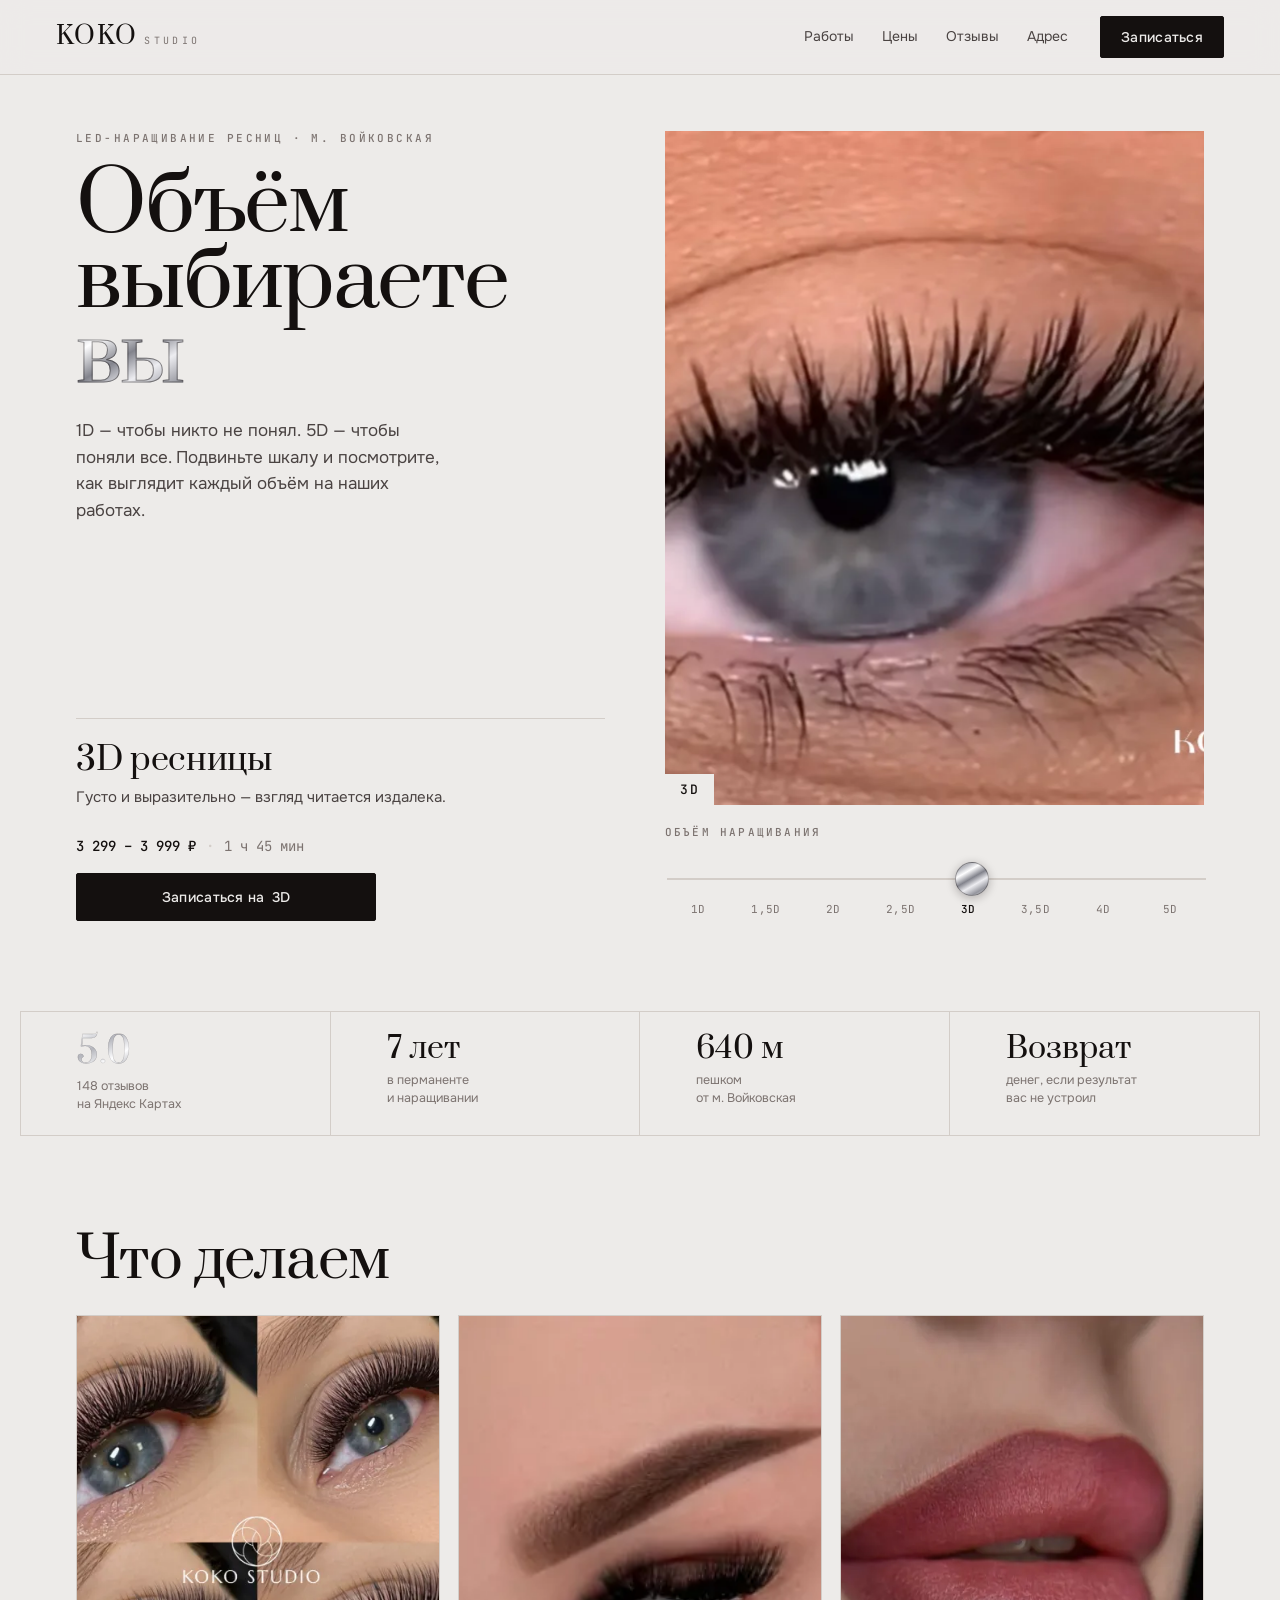
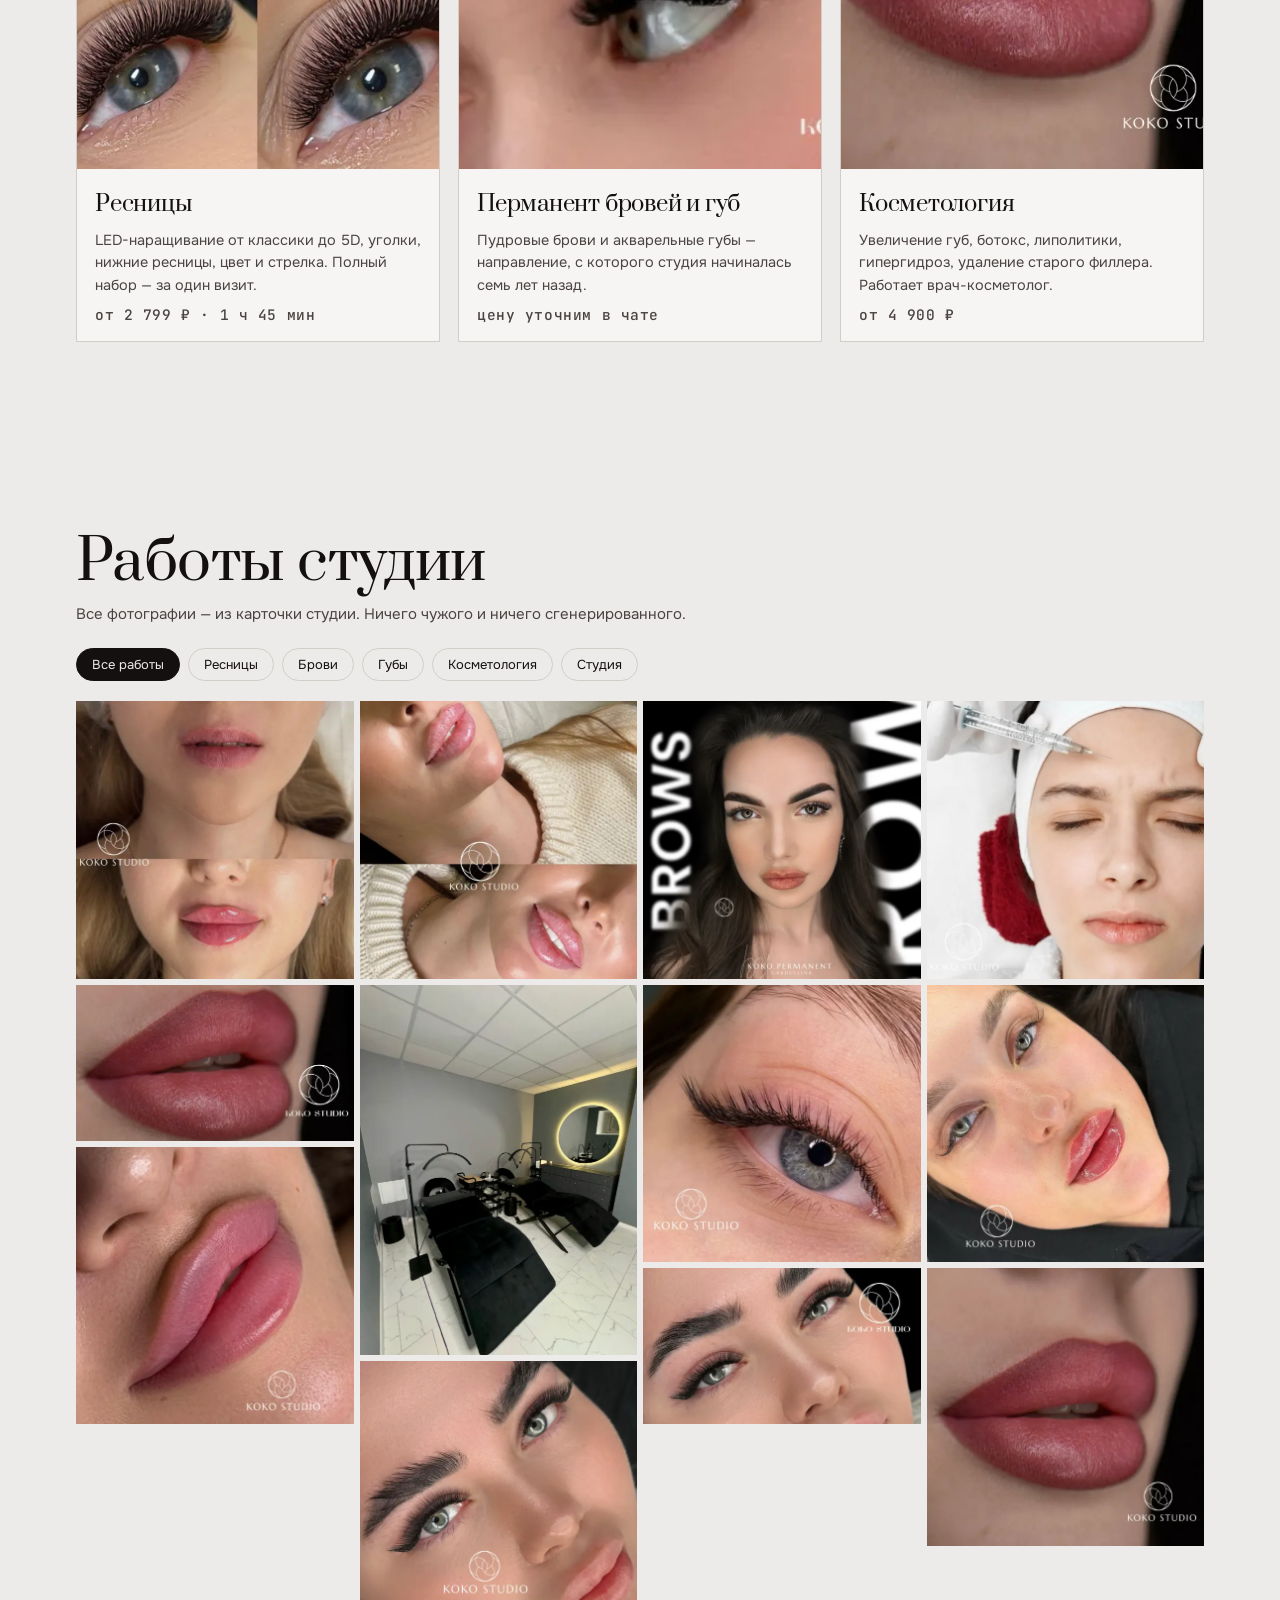
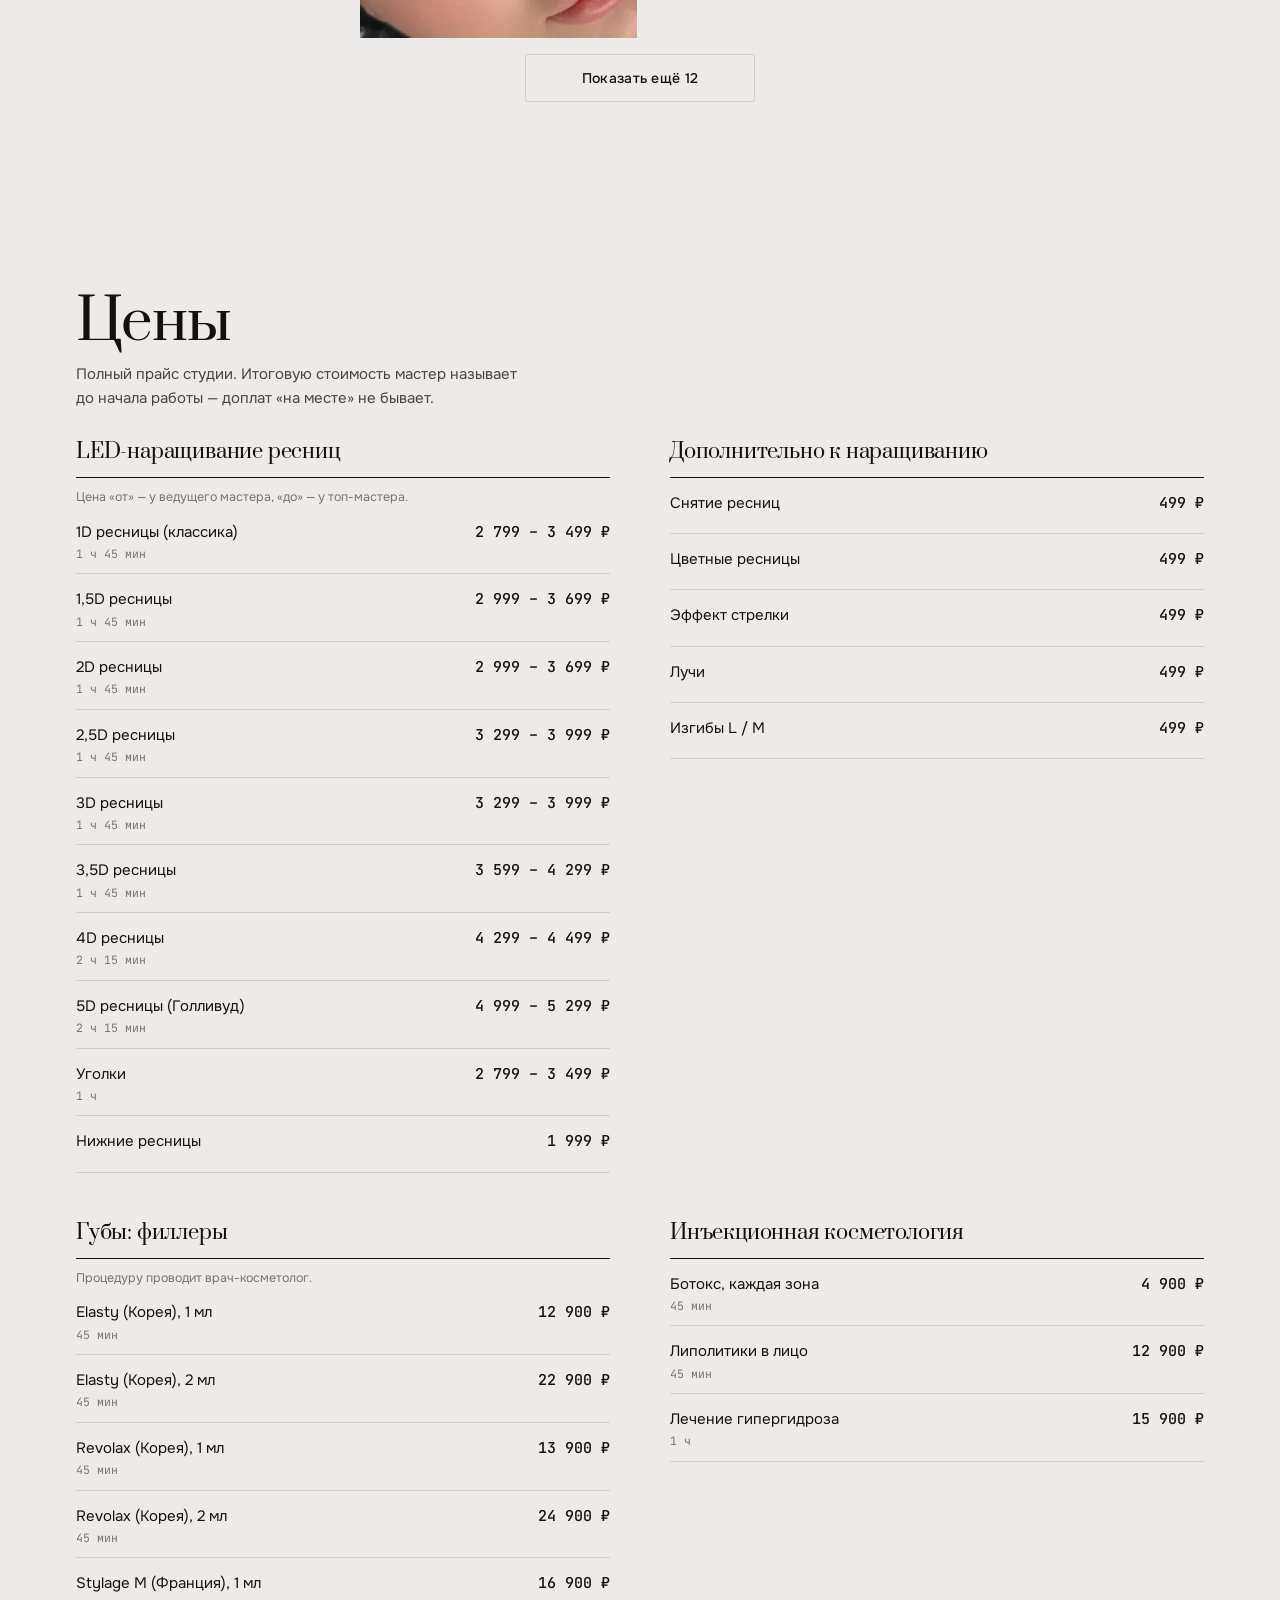
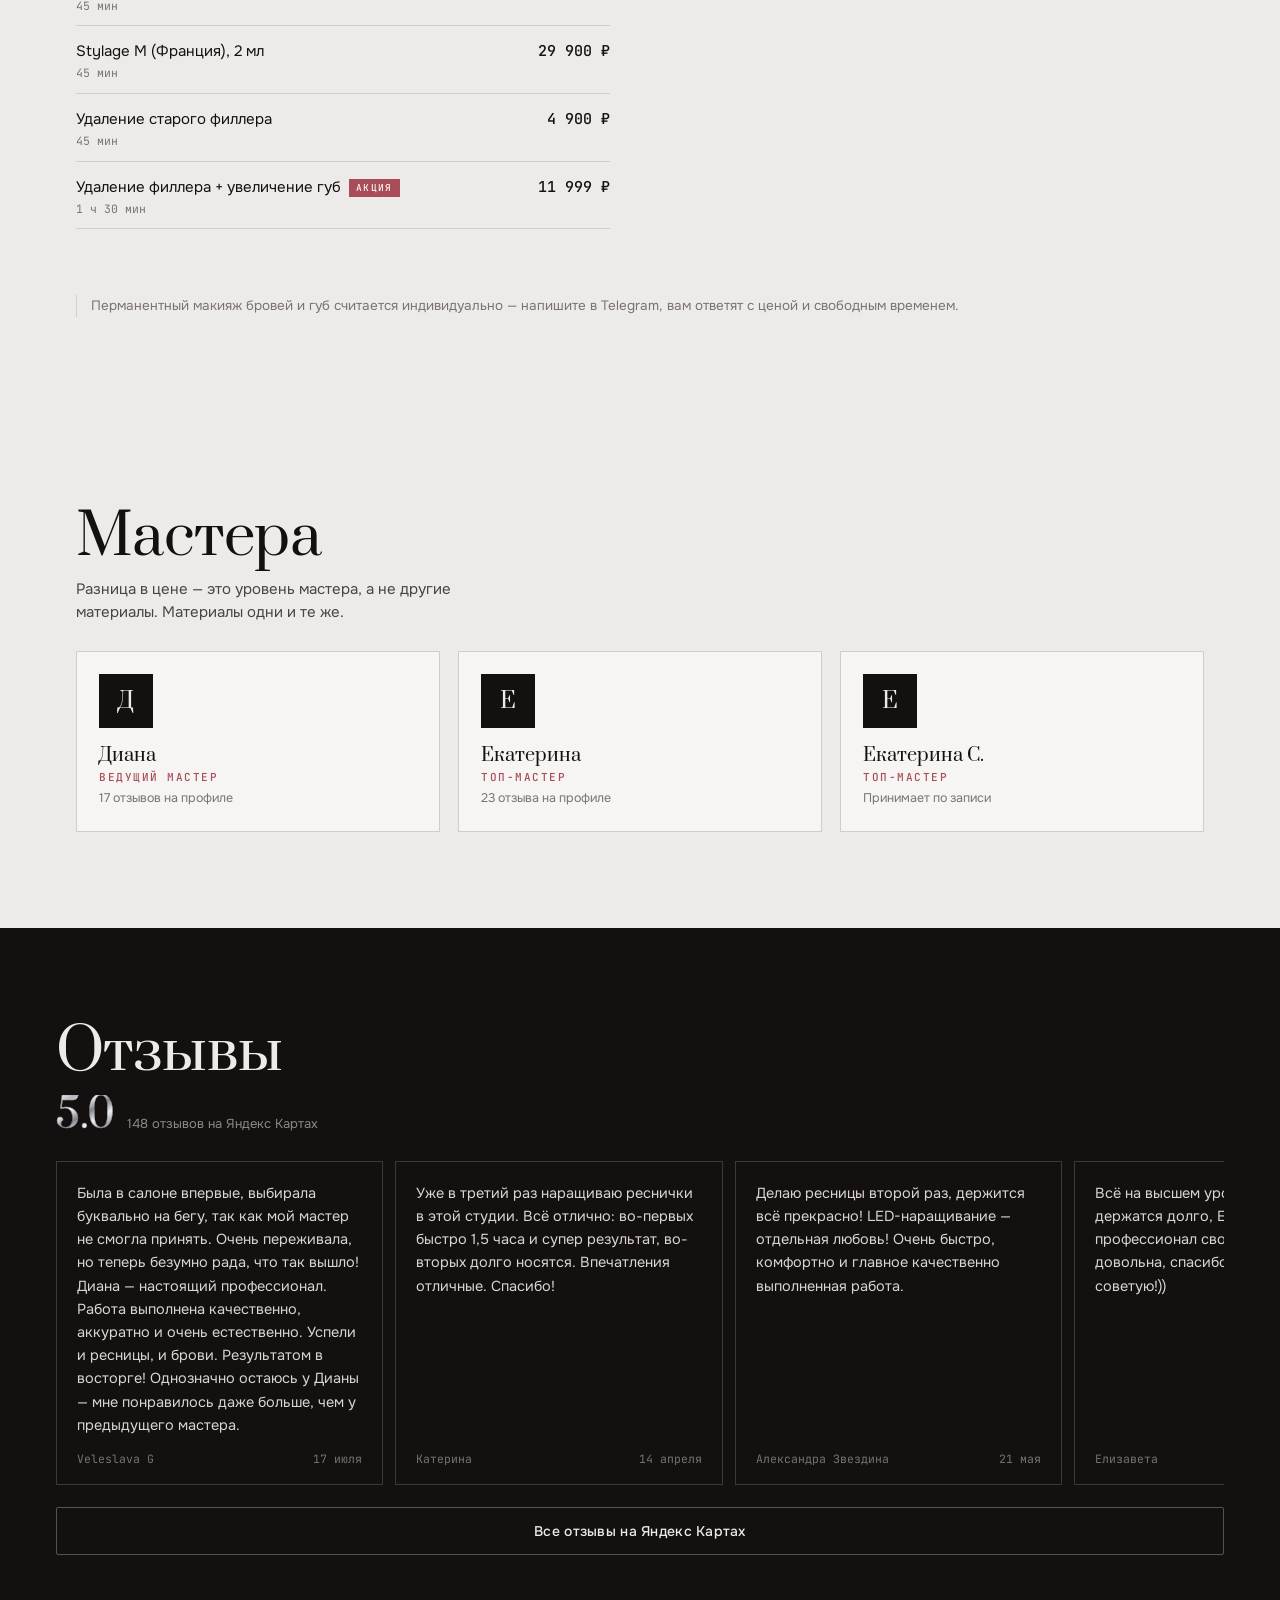
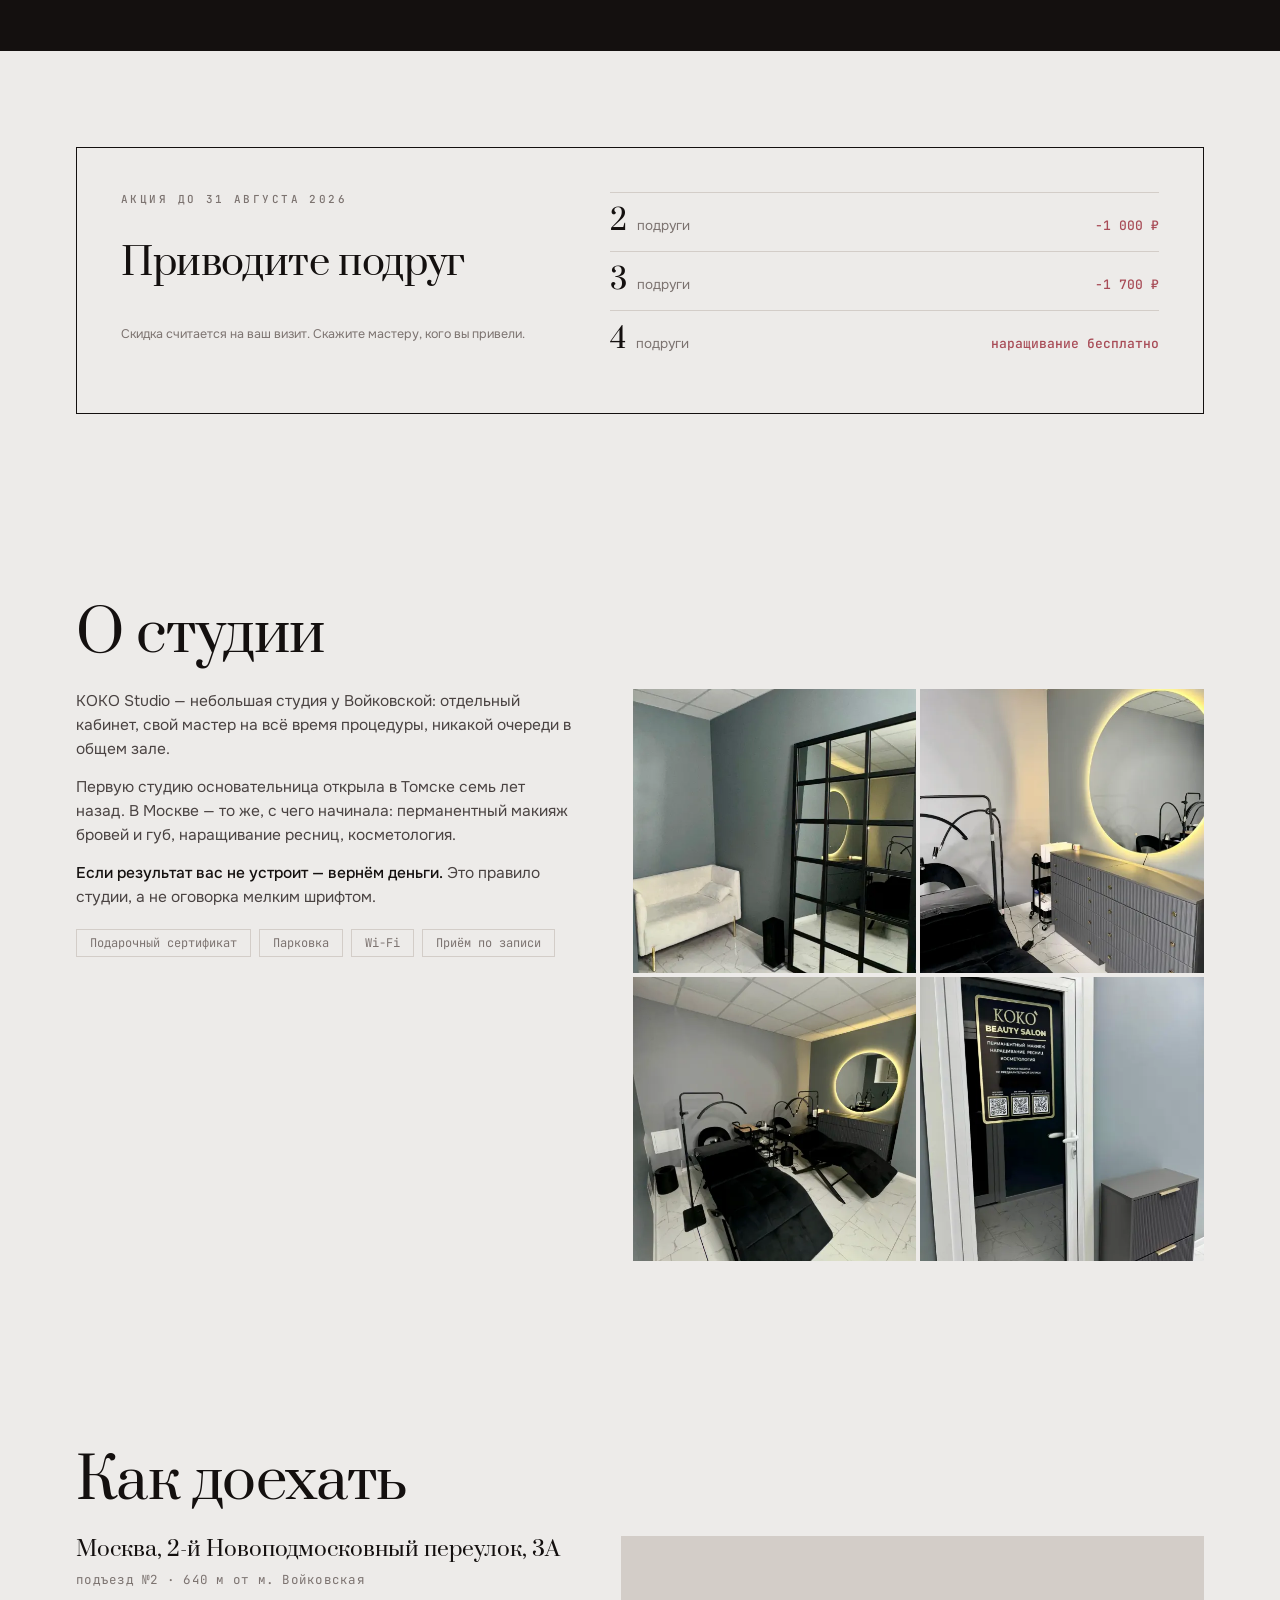
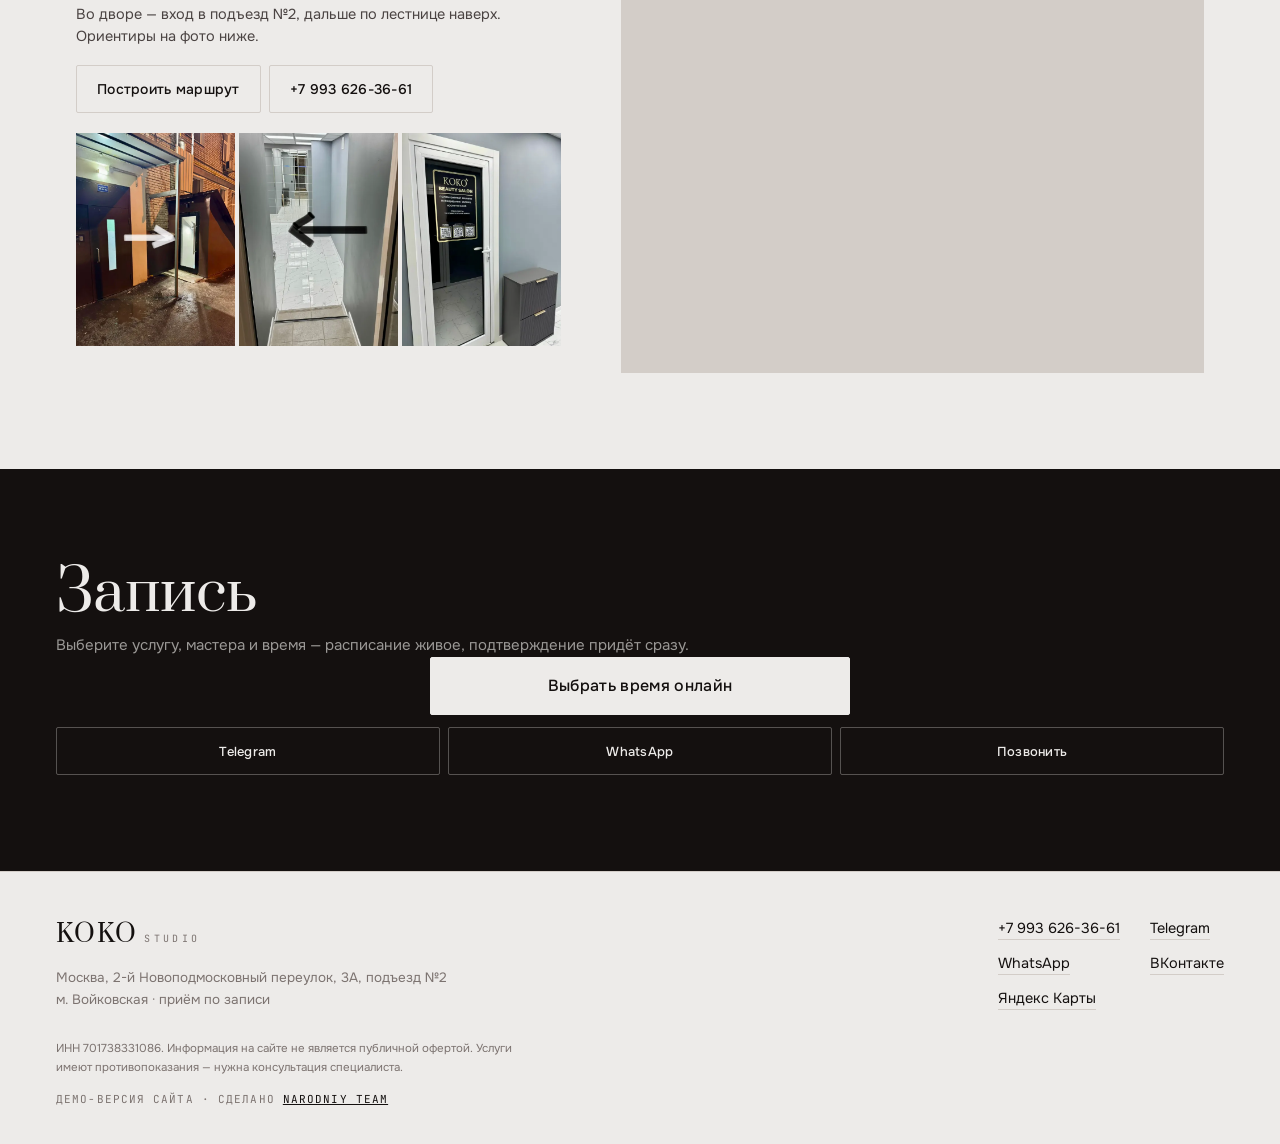
==== index.html @ cbecf069 "Демо-сайт KOKO Studio: шкала объёма ресниц, галерея работ, прайс, онлайн-запись Сайт для салона бров" ====
<!doctype html>
<html lang="ru">
<head>
<meta charset="utf-8">
<meta name="viewport" content="width=device-width, initial-scale=1, viewport-fit=cover">
<title>KOKO Studio — наращивание ресниц, перманент и косметология у м. Войковская</title>
<meta name="description" content="LED-наращивание ресниц от 2 799 ₽, перманентный макияж бровей и губ, инъекционная косметология. Москва, 2-й Новоподмосковный переулок, 3А, 640 м от м. Войковская. 5.0 на Яндекс Картах, 148 отзывов. Онлайн-запись.">
<meta name="theme-color" content="#EDEBE9">
<meta property="og:title" content="KOKO Studio — ресницы, брови, губы. м. Войковская">
<meta property="og:description" content="LED-наращивание от 2 799 ₽. 5.0 на Яндекс Картах, 148 отзывов. Запись онлайн.">
<meta property="og:type" content="website">
<link rel="icon" href="data:image/svg+xml,%3Csvg xmlns='http://www.w3.org/2000/svg' viewBox='0 0 32 32'%3E%3Crect width='32' height='32' fill='%2314100F'/%3E%3Ctext x='16' y='23' font-family='Georgia,serif' font-size='19' fill='%23EDEBE9' text-anchor='middle'%3EK%3C/text%3E%3C/svg%3E">
<link rel="preconnect" href="https://fonts.googleapis.com">
<link rel="preconnect" href="https://fonts.gstatic.com" crossorigin>
<link href="https://fonts.googleapis.com/css2?family=Prata&family=Onest:wght@300;400;500;600&family=JetBrains+Mono:wght@400;500&display=swap" rel="stylesheet">
<link rel="stylesheet" href="assets/css/style.css">
</head>
<body>

<a class="skip" href="#main">К содержанию</a>

<header class="bar" id="bar">
  <a class="bar__mark" href="#top" aria-label="KOKO Studio, наверх">
    <span class="mark__koko">KOKO</span><span class="mark__studio">studio</span>
  </a>
  <nav class="bar__nav" aria-label="Разделы">
    <a href="#works">Работы</a>
    <a href="#price">Цены</a>
    <a href="#reviews">Отзывы</a>
    <a href="#where">Адрес</a>
  </nav>
  <button class="btn btn--solid bar__cta" data-book>Записаться</button>
</header>

<main id="main">

<!-- ─────────── HERO / ШКАЛА ОБЪЁМА ─────────── -->
<section class="hero" id="top">
  <p class="eyebrow">LED-наращивание ресниц · м.&nbsp;Войковская</p>
  <h1 class="hero__h1">Объём<br>выбираете<br><em>вы</em></h1>
  <p class="hero__lede">
    1D — чтобы никто не понял. 5D — чтобы поняли все.
    Подвиньте шкалу и посмотрите, как выглядит каждый объём на наших работах.
  </p>

  <div class="scale" id="scale">
    <figure class="scale__stage">
      <img id="scaleImg" src="assets/photo/gallery-33-1200.webp" alt="Наращивание ресниц, объём 3D — работа KOKO Studio" width="1200" height="1200" fetchpriority="high">
      <figcaption class="scale__badge"><span id="scaleBadge">3D</span></figcaption>
    </figure>

    <div class="scale__control">
      <label class="scale__label" for="scaleRange">Объём наращивания</label>
      <input class="scale__range" id="scaleRange" type="range" min="0" max="7" step="1" value="4"
             aria-describedby="scaleReadout">
      <ol class="scale__ticks" id="scaleTicks"></ol>
    </div>
  </div>

  <div class="scale__readout" id="scaleReadout" aria-live="polite">
      <h2 class="scale__name" id="scaleName">3D ресницы</h2>
      <p class="scale__note" id="scaleNote">Густо и выразительно — взгляд читается издалека.</p>
      <p class="scale__meta"><span id="scalePrice">3 299 – 3 999 ₽</span><i>·</i><span id="scaleTime">1 ч 45 мин</span></p>
      <button class="btn btn--solid btn--wide" data-book>Записаться на <span id="scaleCta">3D</span></button>
  </div>
</section>

<!-- ─────────── ПОЛОСА ФАКТОВ ─────────── -->
<section class="facts" aria-label="Коротко о студии">
  <a class="fact fact--rating" href="https://yandex.ru/maps/org/146607739651" target="_blank" rel="noopener">
    <b class="chrome">5.0</b>
    <span>148 отзывов<br>на Яндекс Картах</span>
  </a>
  <div class="fact"><b>7 лет</b><span>в перманенте<br>и наращивании</span></div>
  <div class="fact"><b>640 м</b><span>пешком<br>от м. Войковская</span></div>
  <div class="fact"><b>Возврат</b><span>денег, если результат<br>вас не устроил</span></div>
</section>

<!-- ─────────── НАПРАВЛЕНИЯ ─────────── -->
<section class="sec" id="services">
  <h2 class="sec__h2">Что делаем</h2>
  <div class="cards">
    <article class="card">
      <img src="assets/photo/gallery-52-560.webp" alt="Объёмное наращивание ресниц" loading="lazy" width="560" height="560">
      <div class="card__body">
        <h3>Ресницы</h3>
        <p>LED-наращивание от классики до 5D, уголки, нижние ресницы, цвет и стрелка. Полный набор — за один визит.</p>
        <p class="card__price">от 2 799 ₽ · 1 ч 45 мин</p>
      </div>
    </article>
    <article class="card">
      <img src="assets/photo/gallery-08-560.webp" alt="Перманентный макияж бровей" loading="lazy" width="560" height="560">
      <div class="card__body">
        <h3>Перманент бровей и губ</h3>
        <p>Пудровые брови и акварельные губы — направление, с которого студия начиналась семь лет назад.</p>
        <p class="card__price">цену уточним в чате</p>
      </div>
    </article>
    <article class="card">
      <img src="assets/photo/gallery-25-560.webp" alt="Увеличение губ филлером" loading="lazy" width="560" height="560">
      <div class="card__body">
        <h3>Косметология</h3>
        <p>Увеличение губ, ботокс, липолитики, гипергидроз, удаление старого филлера. Работает врач-косметолог.</p>
        <p class="card__price">от 4 900 ₽</p>
      </div>
    </article>
  </div>
</section>

<!-- ─────────── РАБОТЫ ─────────── -->
<section class="sec sec--flush" id="works">
  <h2 class="sec__h2">Работы студии</h2>
  <p class="sec__sub">Все фотографии — из карточки студии. Ничего чужого и ничего сгенерированного.</p>
  <div class="chips" id="chips" role="tablist" aria-label="Фильтр работ"></div>
  <div class="grid" id="grid"></div>
  <button class="btn btn--ghost btn--wide" id="moreBtn">Показать ещё</button>
</section>

<!-- ─────────── ПРАЙС ─────────── -->
<section class="sec" id="price">
  <h2 class="sec__h2">Цены</h2>
  <p class="sec__sub">Полный прайс студии. Итоговую стоимость мастер называет до начала работы — доплат «на месте» не бывает.</p>
  <div id="priceOut"></div>
  <p class="note">Перманентный макияж бровей и губ считается индивидуально — напишите в Telegram, вам ответят с ценой и свободным временем.</p>
</section>

<!-- ─────────── МАСТЕРА ─────────── -->
<section class="sec" id="masters">
  <h2 class="sec__h2">Мастера</h2>
  <p class="sec__sub">Разница в цене — это уровень мастера, а не другие материалы. Материалы одни и те же.</p>
  <div class="masters" id="mastersList"></div>
</section>

<!-- ─────────── ОТЗЫВЫ ─────────── -->
<section class="sec sec--dark" id="reviews">
  <div class="reviews__head">
    <h2 class="sec__h2">Отзывы</h2>
    <p class="reviews__score"><b class="chrome">5.0</b> <span>148 отзывов на Яндекс Картах</span></p>
  </div>
  <div class="reviews" id="reviewsList"></div>
  <a class="btn btn--ghost btn--wide" href="https://yandex.ru/maps/org/146607739651" target="_blank" rel="noopener">Все отзывы на Яндекс Картах</a>
</section>

<!-- ─────────── АКЦИЯ ─────────── -->
<section class="sec" id="promo">
  <div class="promo">
    <p class="eyebrow">Акция до 31 августа 2026</p>
    <h2 class="promo__h2">Приводите подруг</h2>
    <ol class="promo__list">
      <li><b>2</b><span>подруги</span><i>−1 000 ₽</i></li>
      <li><b>3</b><span>подруги</span><i>−1 700 ₽</i></li>
      <li><b>4</b><span>подруги</span><i>наращивание бесплатно</i></li>
    </ol>
    <p class="promo__fine">Скидка считается на ваш визит. Скажите мастеру, кого вы привели.</p>
  </div>
</section>

<!-- ─────────── О СТУДИИ ─────────── -->
<section class="sec" id="about">
  <h2 class="sec__h2">О студии</h2>
  <div class="about">
    <div class="about__text">
      <p>KOKO Studio — небольшая студия у Войковской: отдельный кабинет, свой мастер на всё время процедуры, никакой очереди в общем зале.</p>
      <p>Первую студию основательница открыла в Томске семь лет назад. В Москве — то же, с чего начинала: перманентный макияж бровей и губ, наращивание ресниц, косметология.</p>
      <p><b>Если результат вас не устроит — вернём деньги.</b> Это правило студии, а не оговорка мелким шрифтом.</p>
      <ul class="about__tags">
        <li>Подарочный сертификат</li><li>Парковка</li><li>Wi-Fi</li><li>Приём по записи</li>
      </ul>
    </div>
    <div class="about__pics" id="aboutPics"></div>
  </div>
</section>

<!-- ─────────── АДРЕС ─────────── -->
<section class="sec" id="where">
  <h2 class="sec__h2">Как доехать</h2>
  <div class="where">
    <div class="where__info">
      <p class="where__addr">Москва, 2-й Новоподмосковный переулок, 3А<br><span>подъезд №2 · 640 м от м. Войковская</span></p>
      <p class="where__hint">Во дворе — вход в подъезд №2, дальше по лестнице наверх. Ориентиры на фото ниже.</p>
      <div class="where__links">
        <a class="btn btn--ghost" href="https://yandex.ru/maps/?ll=37.509469%2C55.816890&mode=routes&rtext=~55.816890%2C37.509469&z=17" target="_blank" rel="noopener">Построить маршрут</a>
        <a class="btn btn--ghost" href="tel:+79936263661">+7 993 626-36-61</a>
      </div>
      <div class="way" id="way"></div>
    </div>
    <div class="where__map">
      <iframe title="KOKO Studio на карте" src="https://yandex.ru/map-widget/v1/?ll=37.509469%2C55.816890&z=17&pt=37.509469,55.816890,pm2rdm" loading="lazy" allowfullscreen></iframe>
    </div>
  </div>
</section>

<!-- ─────────── ЗАПИСЬ ─────────── -->
<section class="sec sec--dark" id="book">
  <h2 class="sec__h2">Запись</h2>
  <p class="sec__sub sec__sub--light">Выберите услугу, мастера и время — расписание живое, подтверждение придёт сразу.</p>
  <button class="btn btn--solid btn--wide btn--big" data-book>Выбрать время онлайн</button>
  <div class="book__alt">
    <a class="btn btn--ghost" href="https://telegram.me/+79936263661" target="_blank" rel="noopener">Telegram</a>
    <a class="btn btn--ghost" href="https://wa.me/message/TTZQ6DDH67JNF1" target="_blank" rel="noopener">WhatsApp</a>
    <a class="btn btn--ghost" href="tel:+79936263661">Позвонить</a>
  </div>
</section>

</main>

<footer class="foot">
  <div class="foot__grid">
    <div>
      <a class="bar__mark" href="#top"><span class="mark__koko">KOKO</span><span class="mark__studio">studio</span></a>
      <p class="foot__addr">Москва, 2-й Новоподмосковный переулок, 3А, подъезд №2<br>м. Войковская · приём по записи</p>
    </div>
    <ul class="foot__links">
      <li><a href="tel:+79936263661">+7 993 626-36-61</a></li>
      <li><a href="https://telegram.me/+79936263661" target="_blank" rel="noopener">Telegram</a></li>
      <li><a href="https://wa.me/message/TTZQ6DDH67JNF1" target="_blank" rel="noopener">WhatsApp</a></li>
      <li><a href="https://vk.ru/kokostudiomsk" target="_blank" rel="noopener">ВКонтакте</a></li>
      <li><a href="https://yandex.ru/maps/org/146607739651" target="_blank" rel="noopener">Яндекс Карты</a></li>
    </ul>
  </div>
  <p class="foot__fine">
    ИНН 701738331086. Информация на сайте не является публичной офертой.
    Услуги имеют противопоказания — нужна консультация специалиста.
  </p>
  <p class="foot__by">Демо-версия сайта · сделано <a href="predlozhenie.html">Narodniy&nbsp;Team</a></p>
</footer>

<!-- Липкая панель действий на телефоне -->
<div class="dock">
  <button class="btn btn--solid dock__main" data-book>Записаться онлайн</button>
  <a class="dock__icon" href="https://telegram.me/+79936263661" target="_blank" rel="noopener" aria-label="Написать в Telegram">
    <svg viewBox="0 0 24 24" width="22" height="22" aria-hidden="true"><path fill="currentColor" d="M21.9 4.3 18.7 19c-.2 1-.9 1.3-1.7.8l-4.7-3.5-2.3 2.2c-.3.3-.5.5-1 .5l.3-4.8 8.8-8c.4-.3-.1-.5-.6-.2L6.6 12.9l-4.7-1.5c-1-.3-1-1 .2-1.5l18.4-7.1c.9-.3 1.6.2 1.4 1.5z"/></svg>
  </a>
</div>

<!-- Модалка записи -->
<div class="modal" id="modal" hidden>
  <div class="modal__panel" role="dialog" aria-modal="true" aria-label="Онлайн-запись в KOKO Studio">
    <div class="modal__head">
      <p>Онлайн-запись</p>
      <button class="modal__x" id="modalX" aria-label="Закрыть">×</button>
    </div>
    <div class="modal__body" id="modalBody"></div>
    <p class="modal__alt">Не грузится? <a href="https://n596014.yclients.com/company/563183/personal/select-services?o=" target="_blank" rel="noopener">Открыть в новой вкладке</a> или <a href="https://telegram.me/+79936263661" target="_blank" rel="noopener">написать в Telegram</a>.</p>
  </div>
</div>

<!-- Просмотр фото -->
<div class="lb" id="lb" hidden>
  <button class="lb__x" id="lbX" aria-label="Закрыть">×</button>
  <button class="lb__nav lb__nav--prev" id="lbPrev" aria-label="Предыдущее фото">‹</button>
  <img id="lbImg" src="" alt="">
  <button class="lb__nav lb__nav--next" id="lbNext" aria-label="Следующее фото">›</button>
</div>

<script src="assets/js/data.js"></script>
<script src="assets/js/app.js"></script>
</body>
</html>
---- assets/css/style.css ----
/* ══════════════════════════════════════════════════════════
   KOKO Studio — демо
   Палитра снята с реальной студии: белые стены, чёрный металл,
   тёплая подсветка зеркала, хром из логотипа, тон перманента губ.
   ══════════════════════════════════════════════════════════ */

:root{
  --porcelain:#EDEBE9;      /* стены студии */
  --paper:#F6F5F3;
  --ink:#14100F;            /* чёрный металл */
  --ink-70:#4A4342;
  --ink-45:#7C7370;
  --mist:#D3CDC8;           /* волосяные линии */
  --ember:#A84C57;          /* тон перманента губ */
  --ember-dim:#C98A91;
  --glow:#E4BE84;           /* подсветка зеркала */

  --chrome:linear-gradient(150deg,#FBFBFC 0%,#B4B5BC 16%,#FEFEFF 30%,#82838C 48%,#EDEDF1 64%,#94959D 82%,#F7F7F9 100%);

  --f-display:"Prata",Georgia,serif;
  --f-body:"Onest",system-ui,-apple-system,"Segoe UI",sans-serif;
  --f-mono:"JetBrains Mono",ui-monospace,"SF Mono",monospace;

  --pad:20px;
  --gap:14px;
  --r:2px;                  /* почти без скруглений — как метал. рама в студии */
  --dock-h:78px;
}

*,*::before,*::after{box-sizing:border-box}
html{-webkit-text-size-adjust:100%}
body{
  margin:0;
  background:var(--porcelain);
  color:var(--ink);
  font:400 16px/1.55 var(--f-body);
  overflow-x:hidden;
  padding-bottom:calc(var(--dock-h) + env(safe-area-inset-bottom));
}
img{max-width:100%;display:block;height:auto}
a{color:inherit}
h1,h2,h3{margin:0;font-weight:400;font-family:var(--f-display);letter-spacing:-.01em}
p{margin:0}
ul,ol{margin:0;padding:0;list-style:none}
button{font:inherit;color:inherit;background:none;border:0;cursor:pointer}

:focus-visible{outline:2px solid var(--ember);outline-offset:3px}

.skip{position:absolute;left:-999px;top:0;z-index:99;background:var(--ink);color:var(--porcelain);padding:10px 16px}
.skip:focus{left:0}

.chrome{
  background:var(--chrome);
  -webkit-background-clip:text;background-clip:text;
  color:transparent;
  -webkit-text-stroke:.4px rgba(20,16,15,.28);
}

/* ─────────── кнопки ─────────── */
.btn{
  display:inline-flex;align-items:center;justify-content:center;gap:.5em;
  min-height:48px;padding:0 20px;
  font:500 14px/1 var(--f-body);letter-spacing:.02em;
  border:1px solid var(--ink);border-radius:var(--r);
  text-decoration:none;transition:background .18s,color .18s,border-color .18s;
}
.btn--solid{background:var(--ink);color:var(--porcelain)}
.btn--solid:hover{background:var(--ember);border-color:var(--ember)}
.btn--ghost{background:transparent;color:var(--ink);border-color:var(--mist)}
.btn--ghost:hover{border-color:var(--ink)}
.btn--wide{display:flex;width:100%}
.btn--big{min-height:58px;font-size:16px}

/* ─────────── шапка ─────────── */
.bar{
  position:sticky;top:0;z-index:40;
  display:flex;align-items:center;gap:14px;
  padding:12px var(--pad);
  background:rgba(237,235,233,.86);
  backdrop-filter:blur(14px);-webkit-backdrop-filter:blur(14px);
  border-bottom:1px solid transparent;
  transition:border-color .2s;
}
.bar.is-stuck{border-bottom-color:var(--mist)}
.bar__mark{display:flex;align-items:baseline;gap:.4em;text-decoration:none;margin-right:auto}
.mark__koko{font-family:var(--f-display);font-size:21px;letter-spacing:.06em}
.mark__studio{font-family:var(--f-mono);font-size:10px;letter-spacing:.34em;text-transform:uppercase;color:var(--ink-45)}
.bar__nav{display:none}
.bar__cta{display:none}

/* ─────────── общая сетка секций ─────────── */
.sec{padding:56px var(--pad);scroll-margin-top:64px}
.hero{scroll-margin-top:0}
.sec--flush{padding-left:0;padding-right:0}
.sec--flush > .sec__h2,
.sec--flush > .sec__sub,
.sec--flush > .chips,
.sec--flush > .btn{margin-left:var(--pad);margin-right:var(--pad)}
.sec--flush > .btn{width:calc(100% - var(--pad)*2)}
.sec--dark{background:var(--ink);color:var(--porcelain)}

.sec__h2{font-size:clamp(30px,8.5vw,44px);line-height:1.02}
.sec__sub{margin-top:12px;max-width:46ch;color:var(--ink-70);font-size:15px}
.sec--dark .sec__sub,.sec__sub--light{color:rgba(237,235,233,.62)}
.sec__h2 + .chips,.sec__sub + .chips{margin-top:22px}
.sec__h2 + .cards,.sec__sub + .cards,.sec__h2 + .masters,.sec__sub + .masters,
.sec__sub + #priceOut,.sec__sub + .reviews,.sec__h2 + .about,.sec__h2 + .where{margin-top:26px}
.eyebrow{font:500 11px/1.4 var(--f-mono);letter-spacing:.22em;text-transform:uppercase;color:var(--ink-45)}
.note{margin-top:22px;font-size:13.5px;line-height:1.6;color:var(--ink-45);border-left:1px solid var(--mist);padding-left:14px}

/* ─────────── ГЕРОЙ ─────────── */
.hero{padding:34px var(--pad) 48px}
.hero__h1{
  margin-top:16px;
  font-size:clamp(46px,15.5vw,84px);
  line-height:.92;letter-spacing:-.025em;
}
.hero__h1 em{font-style:normal;background:var(--chrome);-webkit-background-clip:text;background-clip:text;color:transparent;-webkit-text-stroke:1px rgba(20,16,15,.45)}
.hero__lede{margin-top:18px;max-width:40ch;color:var(--ink-70);font-size:16px}

/* — сигнатурный элемент: шкала объёма — */
.scale{margin-top:30px}
.scale__stage{position:relative;margin:0;background:var(--ink);overflow:hidden;aspect-ratio:1/1}
.scale__stage img{width:100%;height:100%;object-fit:cover;transition:opacity .22s ease}
.scale__stage.is-swap img{opacity:0}
.scale__badge{
  position:absolute;left:0;bottom:0;
  padding:9px 15px;background:var(--porcelain);
  font:500 13px/1 var(--f-mono);letter-spacing:.14em;
}

.scale__control{margin-top:22px}
.scale__label{display:block;font:500 11px/1 var(--f-mono);letter-spacing:.2em;text-transform:uppercase;color:var(--ink-45);margin-bottom:16px}

.scale__range{
  -webkit-appearance:none;appearance:none;
  width:100%;height:34px;background:transparent;display:block;cursor:grab;
}
.scale__range:active{cursor:grabbing}
.scale__range::-webkit-slider-runnable-track{height:2px;background:var(--mist);margin-top:16px}
.scale__range::-moz-range-track{height:2px;background:var(--mist)}
.scale__range::-webkit-slider-thumb{
  -webkit-appearance:none;appearance:none;
  width:34px;height:34px;margin-top:-16px;border-radius:50%;
  background:var(--chrome);border:1px solid rgba(20,16,15,.35);
  box-shadow:0 2px 10px rgba(20,16,15,.28);
}
.scale__range::-moz-range-thumb{
  width:32px;height:32px;border-radius:50%;
  background:#C9CAD1;border:1px solid rgba(20,16,15,.35);
  box-shadow:0 2px 10px rgba(20,16,15,.28);
}

.scale__ticks{display:flex;justify-content:space-between;margin-top:8px}
.scale__ticks li{flex:1;text-align:center}
.scale__ticks button{
  width:100%;padding:6px 0;
  font:400 11px/1 var(--f-mono);letter-spacing:.02em;color:var(--ink-45);
  transition:color .15s;
}
.scale__ticks button:hover{color:var(--ink)}
.scale__ticks li.is-on button{color:var(--ink);font-weight:500}

.scale__readout{margin-top:26px;border-top:1px solid var(--mist);padding-top:20px}
.scale__name{font-size:27px;line-height:1.1}
.scale__note{margin-top:8px;color:var(--ink-70);font-size:15px;max-width:38ch;min-height:3em}
.scale__meta{margin-top:14px;display:flex;align-items:center;gap:10px;font:500 14px/1 var(--f-mono)}
.scale__meta i{font-style:normal;color:var(--mist)}
.scale__meta span:last-child{color:var(--ink-45);font-weight:400}
.scale__readout .btn{margin-top:20px}

/* ─────────── факты ─────────── */
.facts{
  display:grid;grid-template-columns:1fr 1fr;
  border-top:1px solid var(--mist);
}
.fact{
  padding:22px var(--pad);
  border-bottom:1px solid var(--mist);
  text-decoration:none;
}
.fact:nth-child(odd){border-right:1px solid var(--mist)}
.fact b{display:block;font-family:var(--f-display);font-size:30px;font-weight:400;line-height:1}
.fact span{display:block;margin-top:8px;font-size:12.5px;line-height:1.4;color:var(--ink-45)}
.fact--rating b{font-size:36px}

/* ─────────── карточки направлений ─────────── */
.cards{display:grid;gap:var(--gap)}
.card{background:var(--paper);border:1px solid var(--mist)}
.card img{aspect-ratio:16/10;object-fit:cover;width:100%}
.card__body{padding:18px}
.card__body h3{font-size:22px}
.card__body p{margin-top:8px;font-size:14.5px;color:var(--ink-70)}
.card__price{margin-top:12px !important;font:500 12.5px/1 var(--f-mono);letter-spacing:.04em;color:var(--ink)}

/* ─────────── галерея ─────────── */
.chips{display:flex;gap:8px;overflow-x:auto;padding-bottom:4px;scrollbar-width:none}
.chips::-webkit-scrollbar{display:none}
.chips button{
  flex:0 0 auto;padding:9px 15px;
  border:1px solid var(--mist);border-radius:999px;
  font:400 13px/1 var(--f-body);white-space:nowrap;
  transition:background .15s,color .15s,border-color .15s;
}
.chips button[aria-selected="true"]{background:var(--ink);border-color:var(--ink);color:var(--porcelain)}

.grid{margin-top:16px;columns:2;column-gap:4px}
.grid figure{margin:0 0 4px;break-inside:avoid;background:var(--mist);cursor:zoom-in;position:relative}
.grid img{width:100%}
.grid figure::after{
  content:"";position:absolute;inset:0;background:var(--ink);opacity:0;transition:opacity .2s;
}
.grid figure:hover::after{opacity:.14}
#moreBtn{margin-top:16px}
#moreBtn[hidden]{display:none}

/* ─────────── прайс ─────────── */
.pgroup + .pgroup{margin-top:34px}
.pgroup__h{
  display:flex;align-items:baseline;justify-content:space-between;gap:12px;
  padding-bottom:10px;border-bottom:1px solid var(--ink);
}
.pgroup__h h3{font-size:20px}
.pgroup__hint{margin-top:10px;font:400 12.5px/1.5 var(--f-body);color:var(--ink-45)}
.prow{
  display:grid;grid-template-columns:1fr auto;gap:4px 14px;
  padding:14px 0;border-bottom:1px solid var(--mist);
  align-items:baseline;
}
.prow__name{font-size:15px}
.prow__time{grid-column:1;font:400 11.5px/1 var(--f-mono);color:var(--ink-45)}
.prow__cost{grid-row:1 / span 2;grid-column:2;font:500 15px/1.3 var(--f-mono);text-align:right;white-space:nowrap}
.prow__cost small{display:block;font-size:10.5px;font-weight:400;color:var(--ink-45);letter-spacing:.06em}
.ptag{
  display:inline-block;margin-left:8px;padding:2px 7px;vertical-align:1px;
  background:var(--ember);color:var(--paper);
  font:500 9.5px/1.5 var(--f-mono);letter-spacing:.14em;text-transform:uppercase;
}

/* ─────────── мастера ─────────── */
.masters{display:grid;gap:var(--gap)}
.master{display:flex;align-items:center;gap:16px;padding:16px;border:1px solid var(--mist);background:var(--paper)}
.master__ava{
  flex:0 0 auto;width:54px;height:54px;display:grid;place-items:center;
  background:var(--ink);color:var(--porcelain);
  font-family:var(--f-display);font-size:22px;
}
.master__name{font-size:18px;font-family:var(--f-display)}
.master__role{margin-top:3px;font:500 11px/1 var(--f-mono);letter-spacing:.14em;text-transform:uppercase;color:var(--ember)}
.master__rev{margin-top:6px;font-size:12.5px;color:var(--ink-45)}

/* ─────────── отзывы ─────────── */
.reviews__head{display:flex;flex-direction:column;gap:14px}
.reviews__score{display:flex;align-items:baseline;gap:12px}
.reviews__score b{font-family:var(--f-display);font-size:40px;font-weight:400;line-height:1}
.reviews__score span{font-size:13px;color:rgba(237,235,233,.55)}
.reviews{
  display:flex;gap:12px;margin:26px calc(var(--pad)*-1) 22px;
  padding:0 var(--pad);
  overflow-x:auto;scroll-snap-type:x mandatory;scrollbar-width:none;
}
.reviews::-webkit-scrollbar{display:none}
.review{
  flex:0 0 82%;scroll-snap-align:start;
  padding:20px;border:1px solid rgba(237,235,233,.18);
  display:flex;flex-direction:column;
}
.review__text{font-size:14.5px;line-height:1.6;color:rgba(237,235,233,.9)}
.review__meta{margin-top:auto;padding-top:16px;display:flex;justify-content:space-between;gap:10px;font:400 11.5px/1 var(--f-mono);color:rgba(237,235,233,.45)}
.sec--dark .btn--ghost{color:var(--porcelain);border-color:rgba(237,235,233,.3)}
.sec--dark .btn--ghost:hover{border-color:var(--porcelain)}
.sec--dark .btn--solid{background:var(--porcelain);color:var(--ink);border-color:var(--porcelain)}
.sec--dark .btn--solid:hover{background:var(--ember);border-color:var(--ember);color:var(--porcelain)}

/* ─────────── акция ─────────── */
.promo{border:1px solid var(--ink);padding:26px 20px}
.promo__h2{margin-top:12px;font-size:clamp(28px,7.5vw,38px);line-height:1.02}
.promo__list{margin-top:24px}
.promo__list li{
  display:grid;grid-template-columns:auto 1fr auto;align-items:baseline;gap:10px;
  padding:14px 0;border-top:1px solid var(--mist);
}
.promo__list b{font-family:var(--f-display);font-size:28px;font-weight:400;line-height:1}
.promo__list span{font-size:13.5px;color:var(--ink-45)}
.promo__list i{font:500 13px/1.3 var(--f-mono);font-style:normal;text-align:right;color:var(--ember)}
.promo__fine{margin-top:18px;font-size:12.5px;color:var(--ink-45)}

/* ─────────── о студии ─────────── */
.about__text p + p{margin-top:14px}
.about__text p{color:var(--ink-70);font-size:15.5px}
.about__text b{color:var(--ink);font-weight:500}
.about__tags{display:flex;flex-wrap:wrap;gap:8px;margin-top:20px}
.about__tags li{padding:7px 13px;border:1px solid var(--mist);font:400 12px/1 var(--f-mono);color:var(--ink-45)}
.about__pics{display:grid;grid-template-columns:1fr 1fr;gap:4px;margin-top:24px}
.about__pics img{aspect-ratio:1/1;object-fit:cover;width:100%}

/* ─────────── адрес ─────────── */
.where__addr{font-family:var(--f-display);font-size:21px;line-height:1.3}
.where__addr span{display:block;margin-top:8px;font:400 12.5px/1.4 var(--f-mono);color:var(--ink-45);letter-spacing:.02em}
.where__hint{margin-top:14px;font-size:14.5px;color:var(--ink-70)}
.where__links{display:flex;flex-wrap:wrap;gap:8px;margin-top:18px}
.way{display:grid;grid-template-columns:repeat(3,1fr);gap:4px;margin-top:20px}
.way img{aspect-ratio:3/4;object-fit:cover;width:100%}
.where__map{margin-top:24px;aspect-ratio:4/3;background:var(--mist)}
.where__map iframe{width:100%;height:100%;border:0;display:block}

/* ─────────── запись ─────────── */
.book__alt{display:flex;gap:8px;margin-top:12px}
.book__alt .btn{flex:1;padding:0 8px;font-size:13px}

/* ─────────── подвал ─────────── */
.foot{padding:44px var(--pad) 36px;border-top:1px solid var(--mist)}
.foot__grid{display:grid;gap:26px}
.foot__addr{margin-top:14px;font-size:13.5px;line-height:1.6;color:var(--ink-45)}
.foot__links{display:grid;gap:10px}
.foot__links a{font-size:14.5px;text-decoration:none;border-bottom:1px solid var(--mist);padding-bottom:2px}
.foot__links a:hover{border-color:var(--ink)}
.foot__fine{margin-top:30px;font-size:11.5px;line-height:1.6;color:var(--ink-45);max-width:60ch}
.foot__by{margin-top:14px;font:400 11px/1.5 var(--f-mono);letter-spacing:.1em;text-transform:uppercase;color:var(--ink-45)}
.foot__by a{color:var(--ink)}

/* ─────────── липкая панель ─────────── */
.dock{
  position:fixed;left:0;right:0;bottom:0;z-index:45;
  display:flex;gap:8px;align-items:center;
  padding:12px var(--pad) calc(12px + env(safe-area-inset-bottom));
  background:rgba(237,235,233,.94);
  backdrop-filter:blur(14px);-webkit-backdrop-filter:blur(14px);
  border-top:1px solid var(--mist);
}
.dock__main{flex:1}
.dock__icon{
  flex:0 0 auto;width:48px;height:48px;display:grid;place-items:center;
  border:1px solid var(--mist);color:var(--ink);
}
.dock__icon:hover{border-color:var(--ink)}

/* ─────────── модалка записи ─────────── */
.modal{position:fixed;inset:0;z-index:60;background:rgba(20,16,15,.72);display:flex;align-items:flex-end}
.modal[hidden]{display:none}
.modal__panel{
  width:100%;height:94vh;height:94dvh;display:flex;flex-direction:column;
  background:var(--porcelain);
  animation:up .28s cubic-bezier(.2,.8,.3,1);
}
@keyframes up{from{transform:translateY(4%)}to{transform:none}}
.modal__head{display:flex;align-items:center;justify-content:space-between;padding:14px var(--pad);border-bottom:1px solid var(--mist)}
.modal__head p{font:500 12px/1 var(--f-mono);letter-spacing:.2em;text-transform:uppercase}
.modal__x{font-size:30px;line-height:1;width:44px;height:44px}
.modal__body{flex:1 1 auto;min-height:0;overflow:hidden;background:#1B1B1B}
.modal__body iframe{width:100%;height:100%;border:0;display:block}
.modal__alt{padding:12px var(--pad) calc(14px + env(safe-area-inset-bottom));font-size:12.5px;color:var(--ink-45);border-top:1px solid var(--mist)}
.modal__alt a{color:var(--ink)}

/* ─────────── просмотр фото ─────────── */
.lb{position:fixed;inset:0;z-index:70;background:rgba(20,16,15,.95);display:grid;place-items:center}
.lb[hidden]{display:none}
.lb img{max-width:94vw;max-height:84vh;object-fit:contain}
.lb__x{position:absolute;top:8px;right:10px;color:var(--porcelain);font-size:34px;width:48px;height:48px}
.lb__nav{position:absolute;top:50%;transform:translateY(-50%);color:var(--porcelain);font-size:40px;width:52px;height:64px;opacity:.7}
.lb__nav:hover{opacity:1}
.lb__nav--prev{left:0}
.lb__nav--next{right:0}

/* ══════════════ ПЛАНШЕТ ══════════════ */
@media (min-width:680px){
  :root{--pad:40px;--gap:18px}
  .facts{grid-template-columns:repeat(4,1fr)}
  .fact{border-right:1px solid var(--mist)}
  .fact:last-child{border-right:0}
  .cards{grid-template-columns:repeat(3,1fr)}
  .card img{aspect-ratio:4/5}
  .grid{columns:3}
  .masters{grid-template-columns:repeat(3,1fr)}
  .master{flex-direction:column;align-items:flex-start;gap:14px;padding:22px}
  .review{flex-basis:46%}
  .about{display:grid;grid-template-columns:1fr 1fr;gap:34px;align-items:start}
  .about__pics{margin-top:0}
  .where{display:grid;grid-template-columns:1fr 1fr;gap:34px;align-items:start}
  .where__map{margin-top:0;aspect-ratio:3/4}
  .foot__grid{grid-template-columns:1fr auto}
  .foot__links{grid-template-columns:repeat(2,auto);gap:10px 30px}
  .book__alt{max-width:520px}
  .modal{align-items:center;justify-content:center;padding:24px}
  .modal__panel{max-width:520px;height:88vh;max-height:880px}
  .lb__nav{width:80px}
}

/* ══════════════ ДЕСКТОП ══════════════ */
@media (min-width:1020px){
  :root{--pad:56px}
  body{padding-bottom:0}
  .dock{display:none}
  .bar{padding:16px var(--pad)}
  .bar__nav{display:flex;gap:28px;font-size:14px}
  .bar__nav a{text-decoration:none;color:var(--ink-70)}
  .bar__nav a:hover{color:var(--ink)}
  .bar__cta{display:inline-flex;min-height:42px;margin-left:18px}
  .bar__mark{margin-right:auto}
  .mark__koko{font-size:24px}

  .sec{padding:96px var(--pad);max-width:1240px;margin:0 auto}
  .sec--flush{max-width:none;padding-left:0;padding-right:0}
  .sec--flush > .sec__h2,.sec--flush > .sec__sub,.sec--flush > .chips,.sec--flush > .btn,.sec--flush > .grid{
    max-width:1240px;margin-left:auto;margin-right:auto;padding-left:var(--pad);padding-right:var(--pad);
  }
  .sec--flush > .btn{max-width:340px;width:auto}
  .sec--dark{max-width:none}
  .sec--dark > *{max-width:1240px;margin-left:auto;margin-right:auto}
  .sec__h2{font-size:56px}

  .hero{
    display:grid;
    grid-template-columns:minmax(330px,1fr) minmax(440px,1.02fr);
    grid-template-rows:auto auto auto 1fr;
    gap:0 60px;align-content:start;
    max-width:1240px;margin:0 auto;padding:56px var(--pad) 90px;
  }
  .hero .eyebrow{grid-area:1/1}
  .hero__h1{grid-area:2/1;font-size:clamp(70px,6.4vw,100px);margin-top:22px}
  .hero__lede{grid-area:3/1;font-size:17px;margin-top:24px;max-width:34ch}
  /* фото со шкалой — правая колонка на всю высоту, описание — под текстом слева */
  .scale{grid-area:1/2/5/3;margin-top:0}
  .scale__stage{aspect-ratio:4/5}
  .scale__readout{grid-area:4/1;align-self:end;margin-top:44px;padding-top:24px}
  .scale__name{font-size:32px}
  .scale__note{min-height:2.6em}
  .scale__readout .btn{max-width:300px}

  .facts{max-width:1240px;margin:0 auto;border-left:1px solid var(--mist);border-right:1px solid var(--mist)}
  .grid{columns:4;column-gap:6px}
  .grid figure{margin-bottom:6px}
  .review{flex-basis:31%}
  .promo{display:grid;grid-template-columns:1fr 1.25fr;gap:0 50px;padding:44px}
  .promo .eyebrow,.promo__h2{grid-column:1}
  .promo__fine{grid-column:1}
  .promo__list{grid-column:2;grid-row:1 / span 3;margin-top:0}
  .about{grid-template-columns:1fr 1.15fr;gap:60px}
  .about__pics{grid-template-columns:repeat(2,1fr)}
  .where{grid-template-columns:1fr 1.2fr;gap:60px}
  .where__map{aspect-ratio:4/3}
  .price-cols{display:grid;grid-template-columns:1fr 1fr;gap:0 60px;align-items:start}
  .pgroup + .pgroup{margin-top:0}
  .pgroup{margin-bottom:44px}
  .btn:not(.btn--wide):hover{transform:none}
}

@media (min-width:1020px){
  #book .btn--wide{max-width:420px}
}

/* ══════════════ доступность ══════════════ */
@media (prefers-reduced-motion:reduce){
  *,*::before,*::after{animation-duration:.001ms !important;transition-duration:.001ms !important}
}
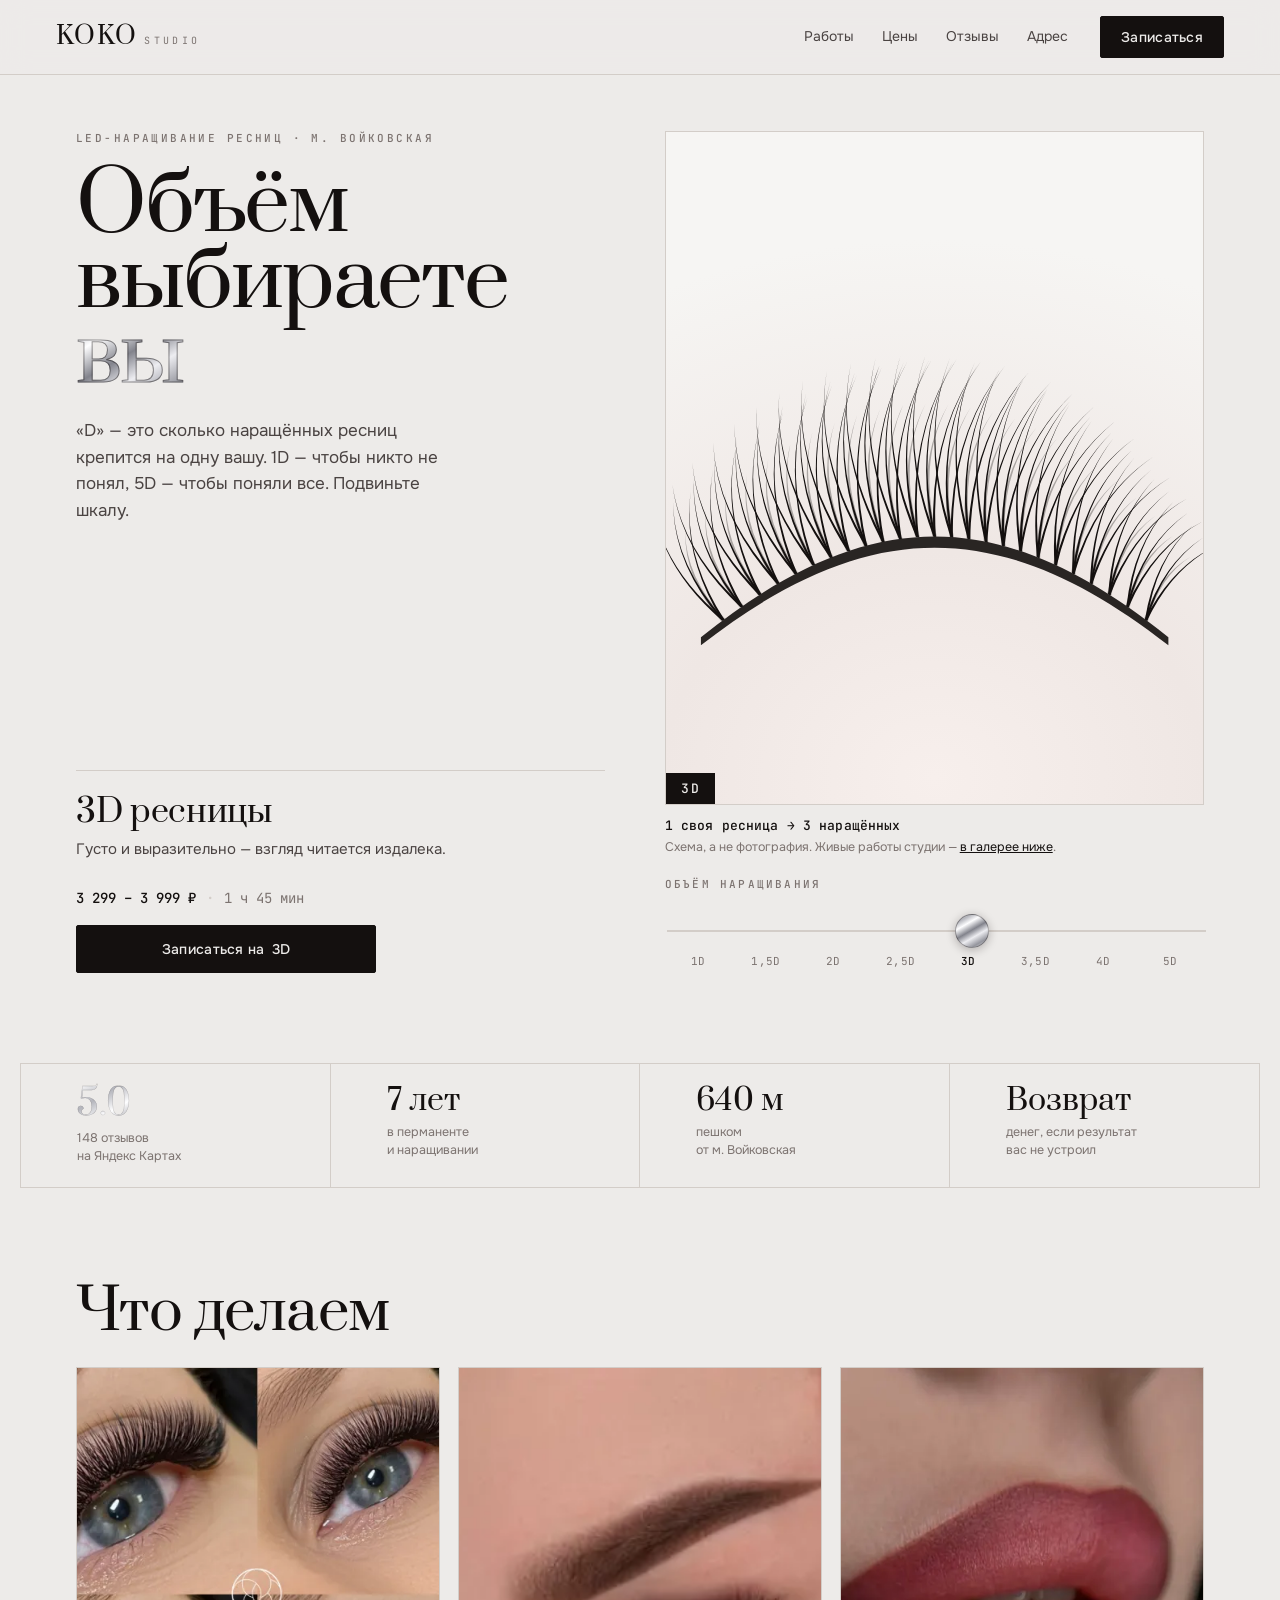
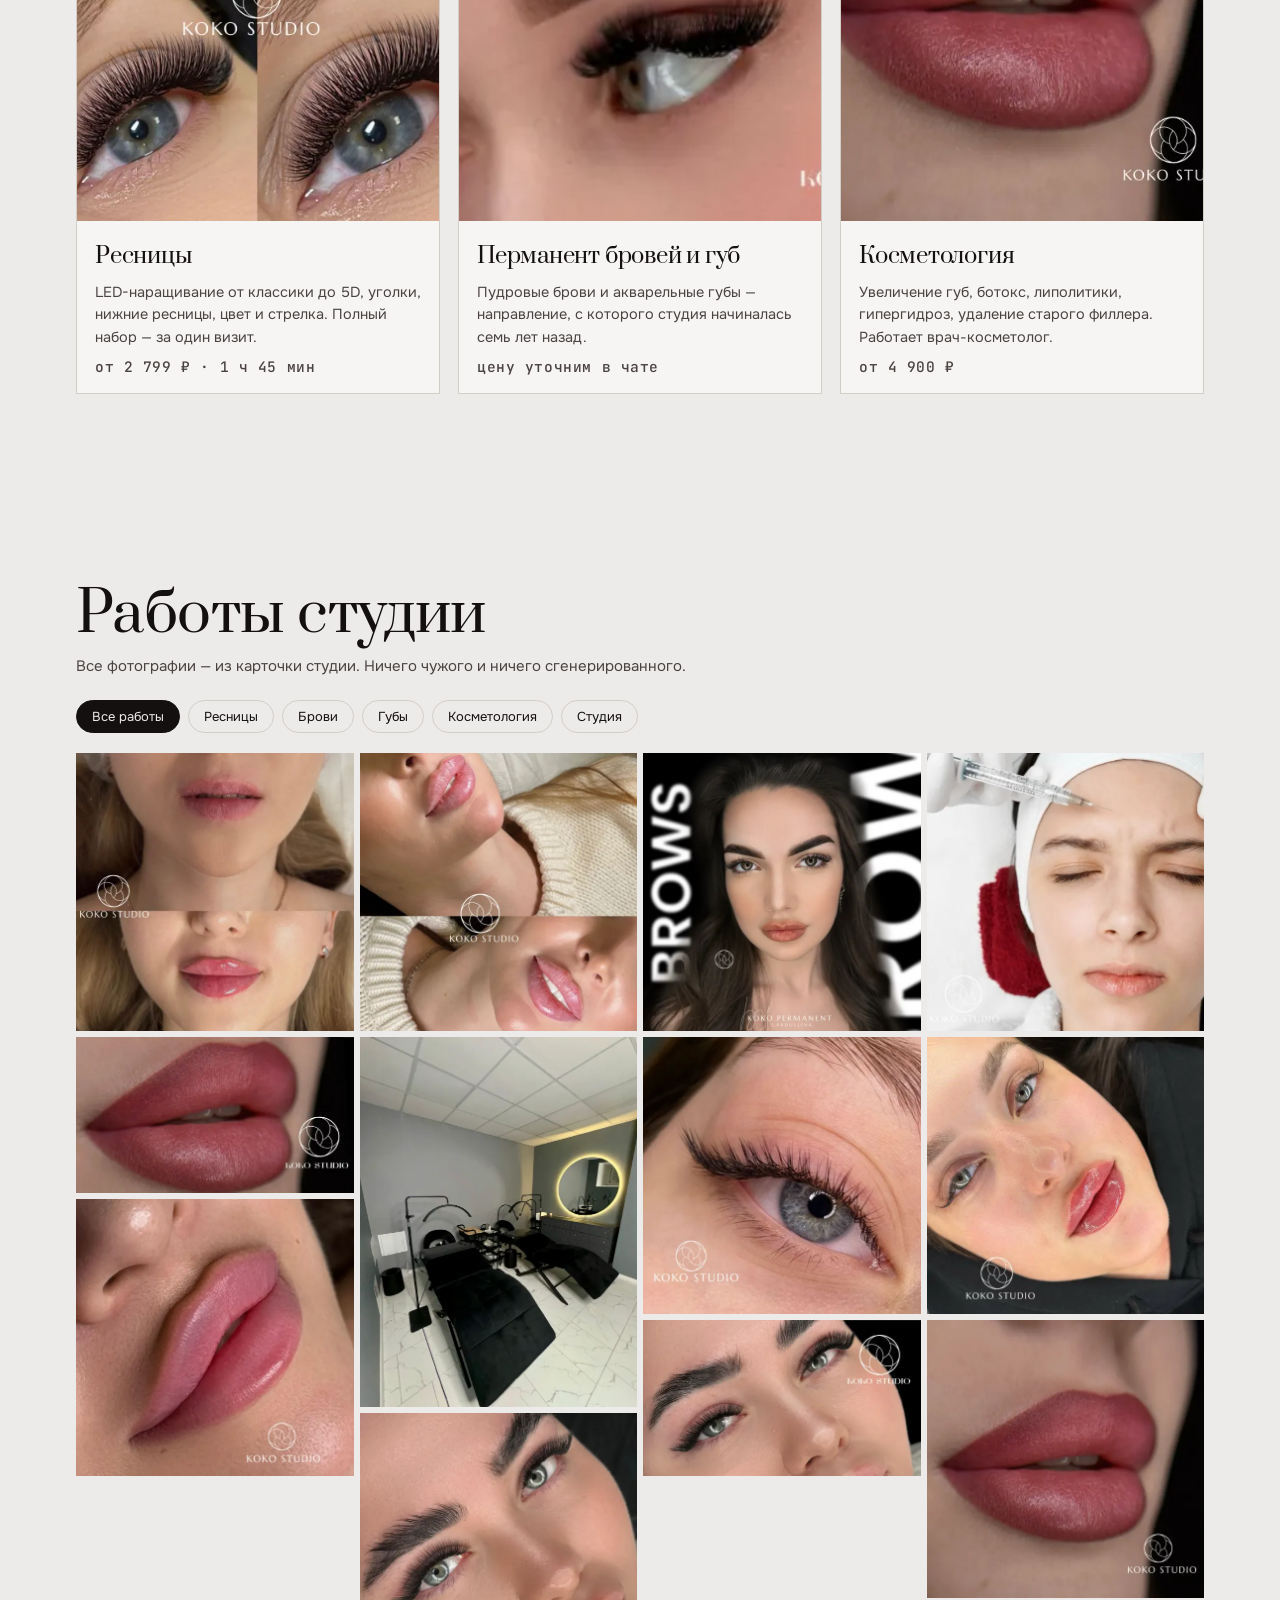
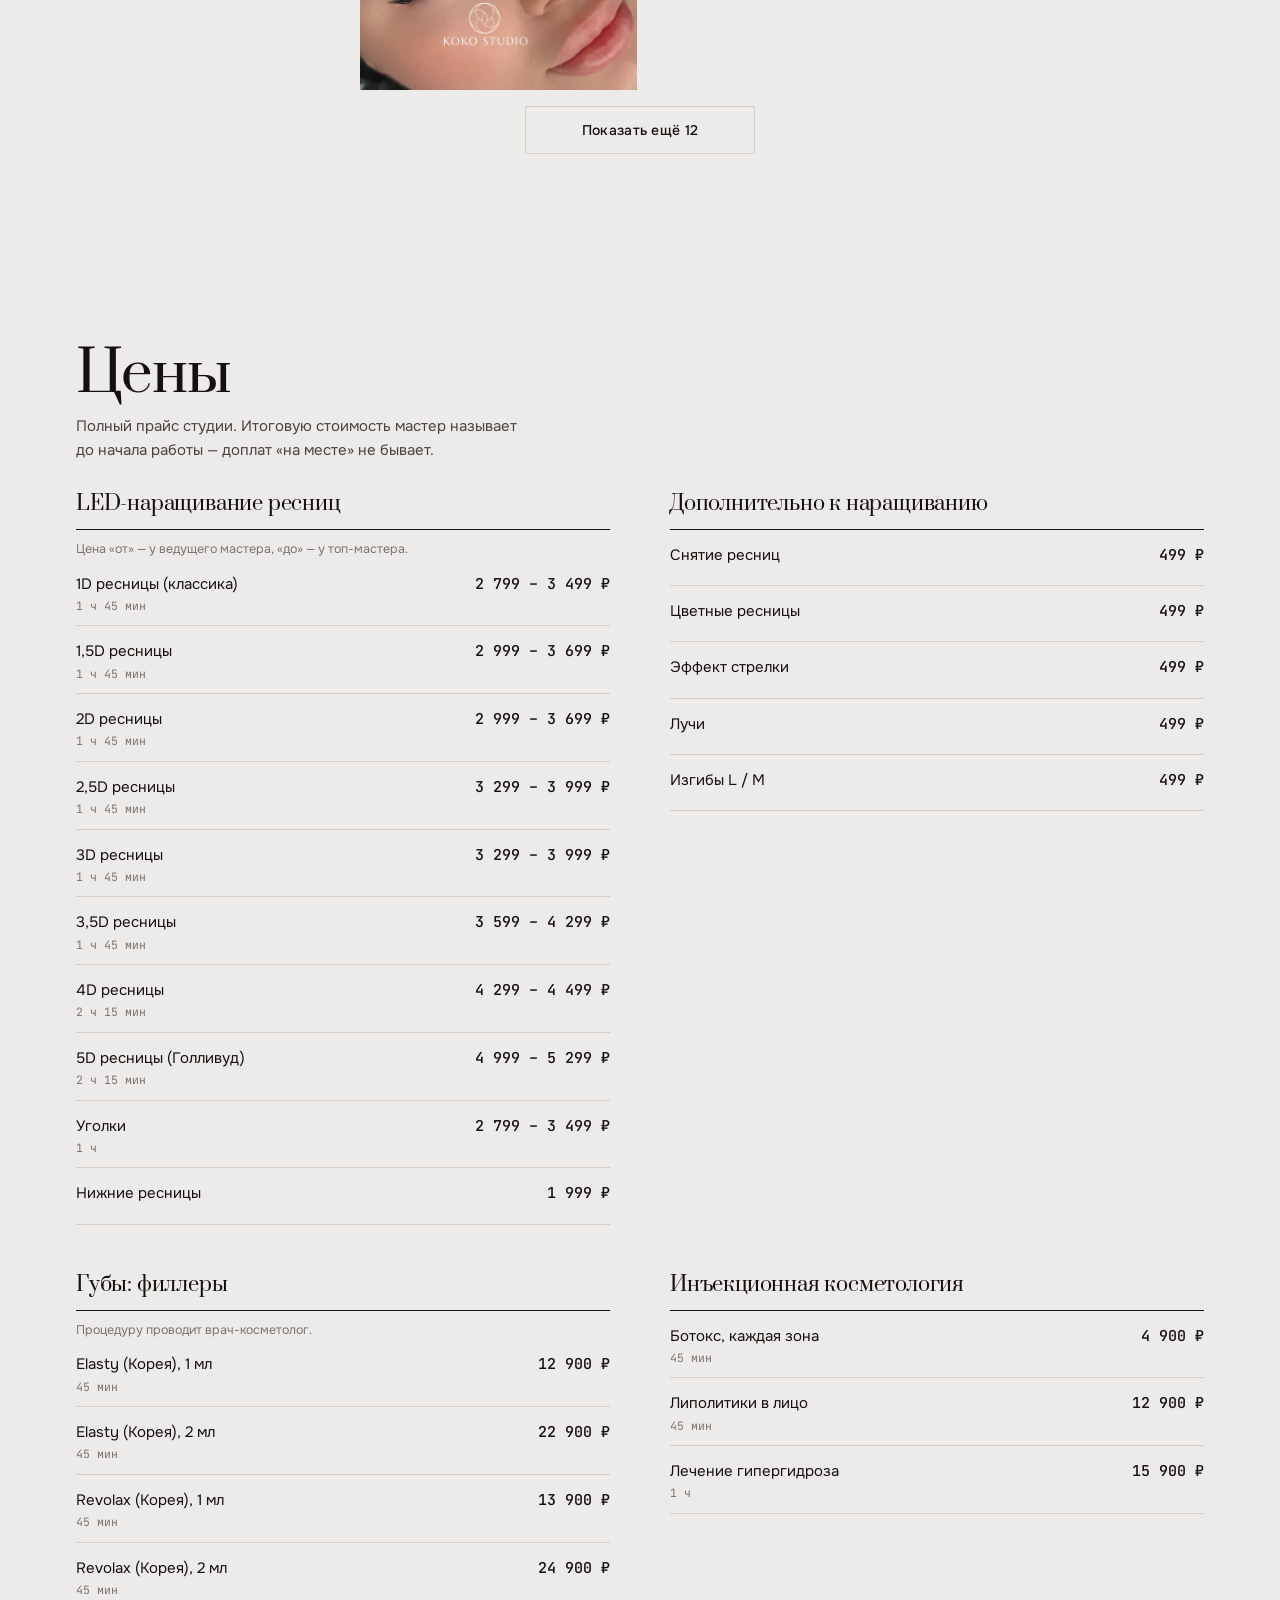
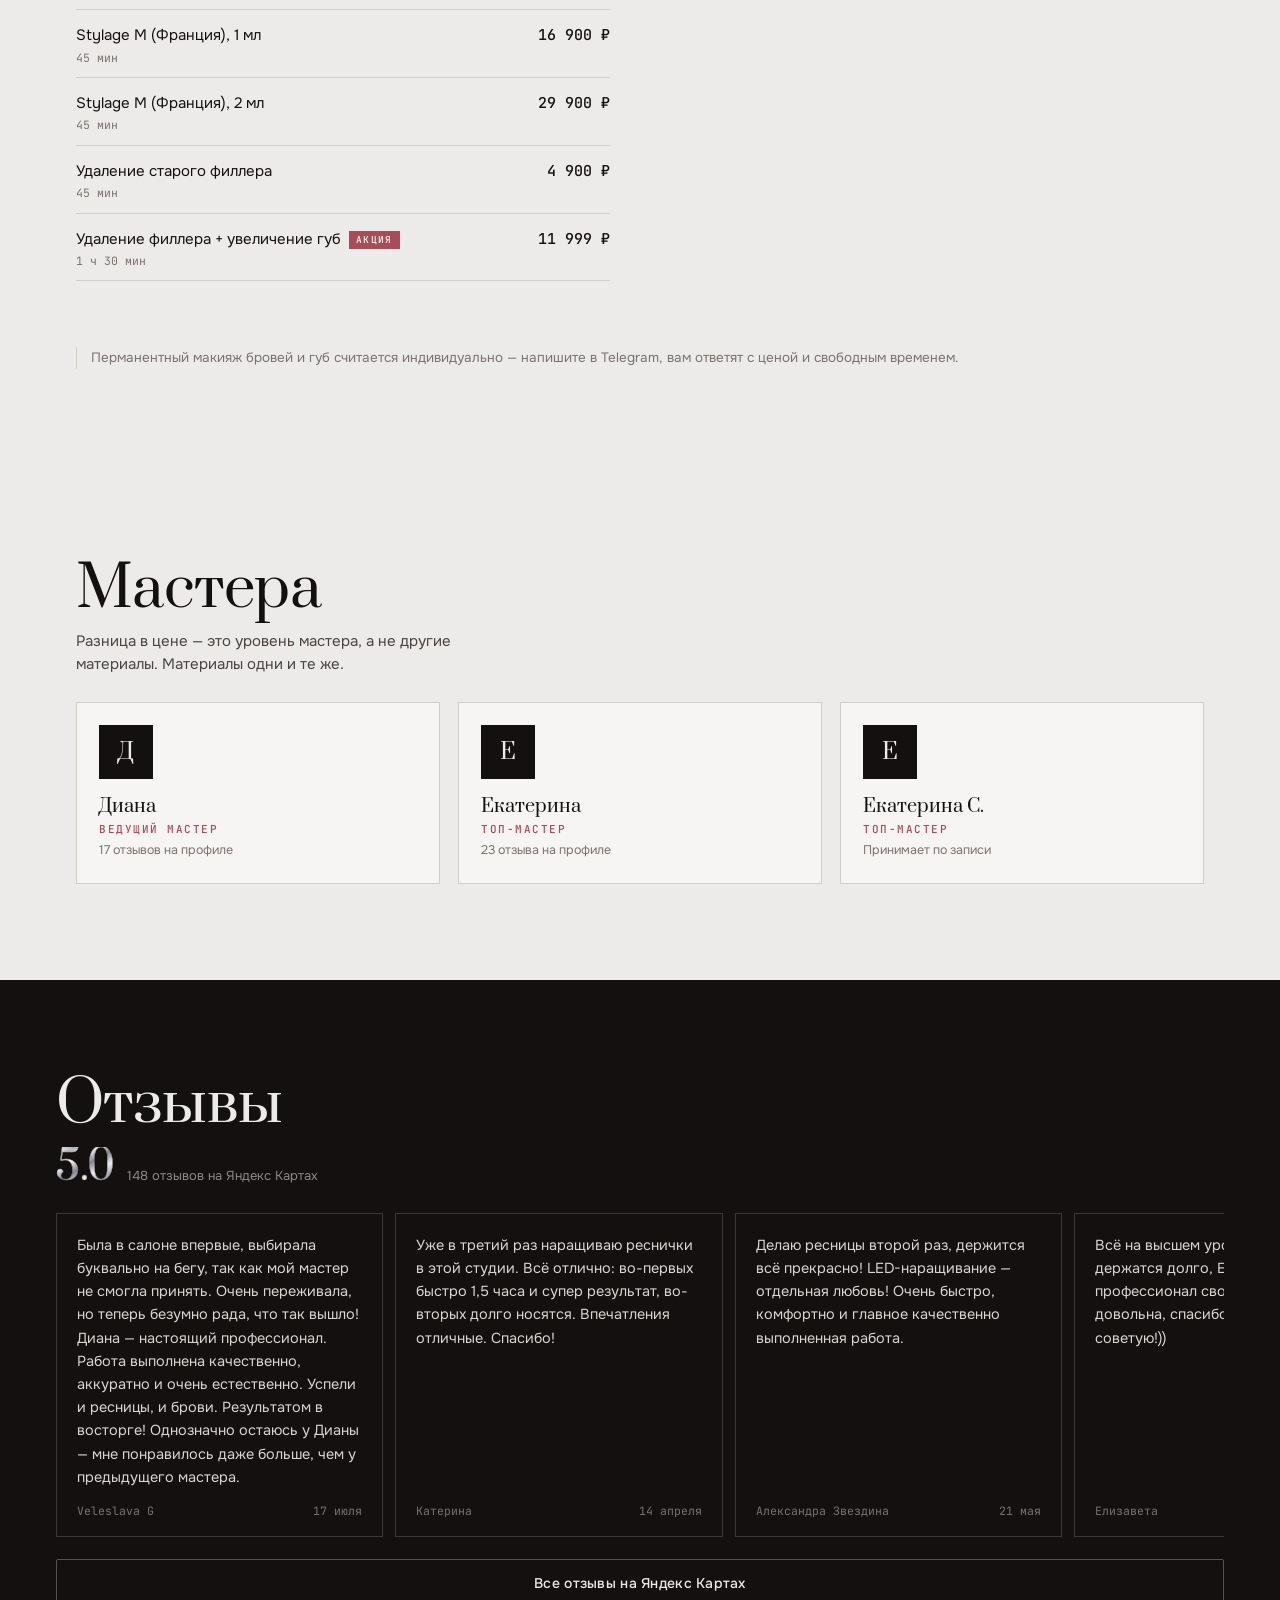
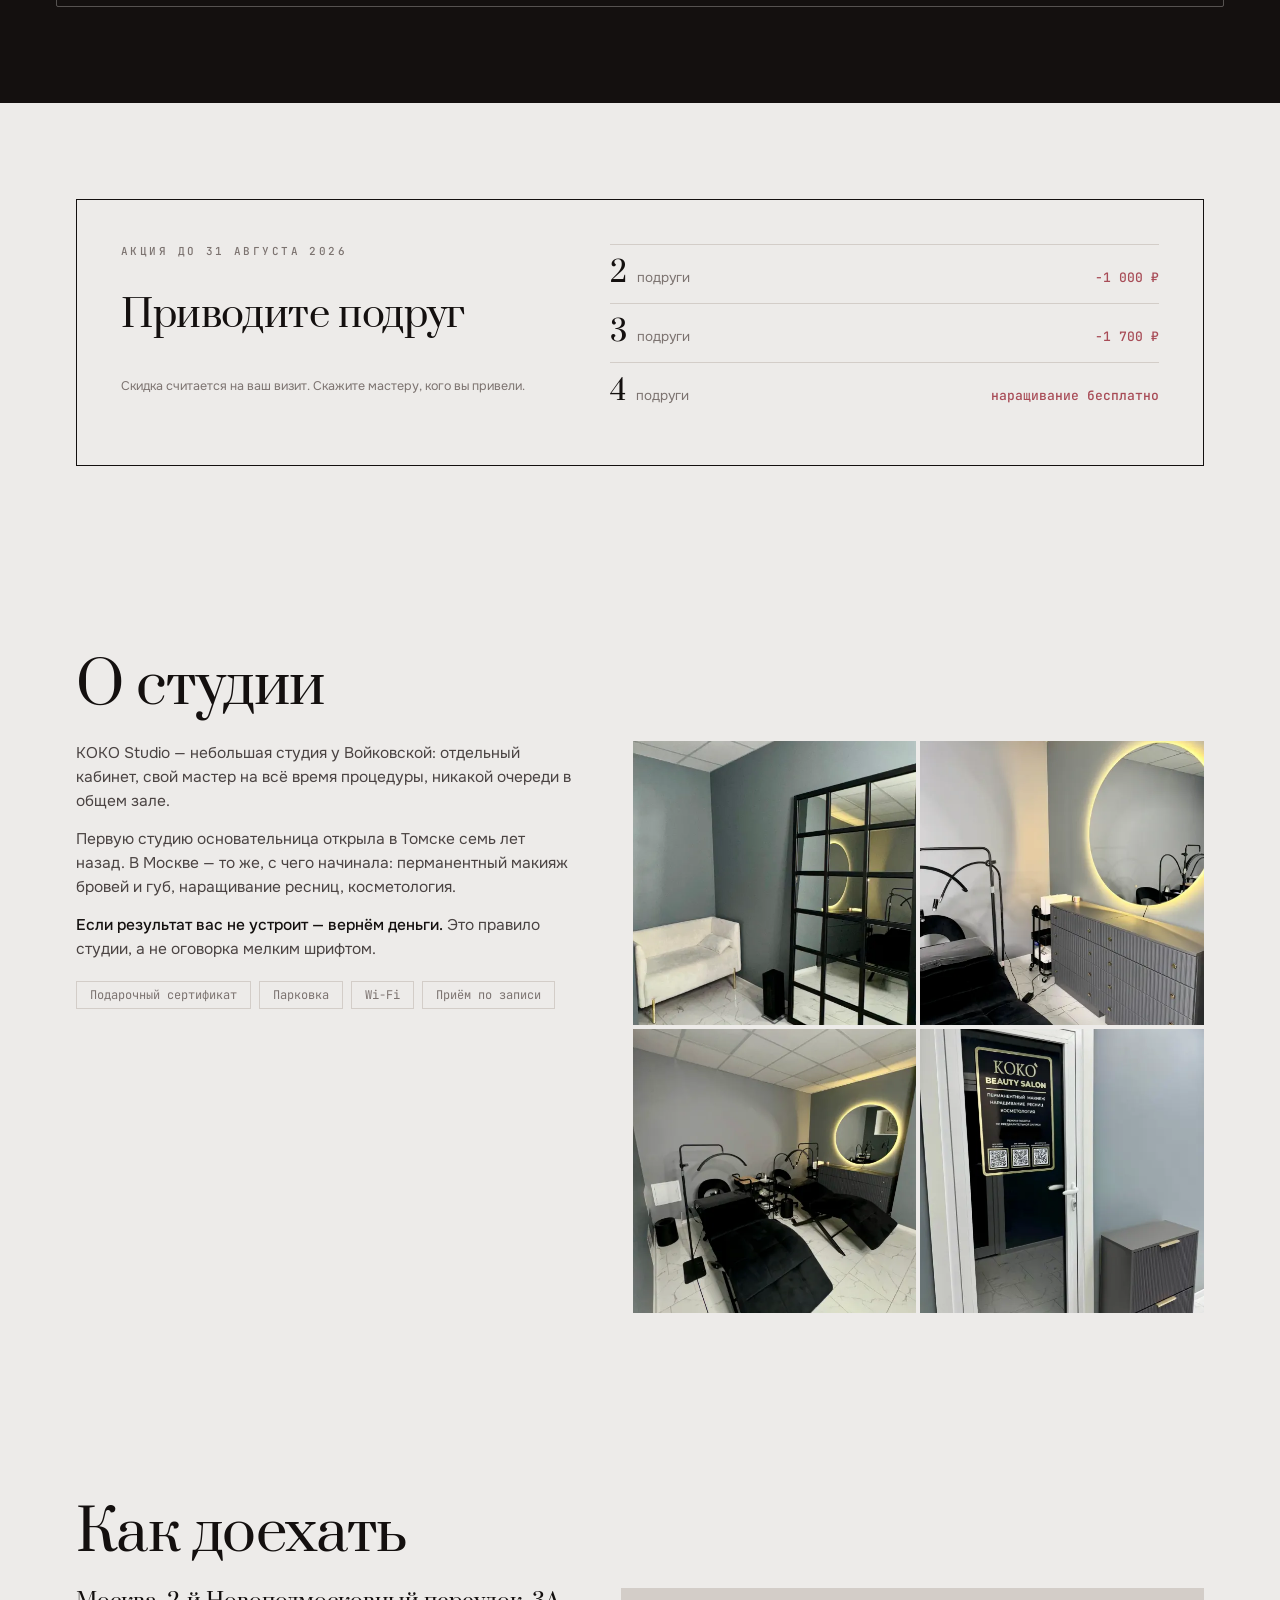
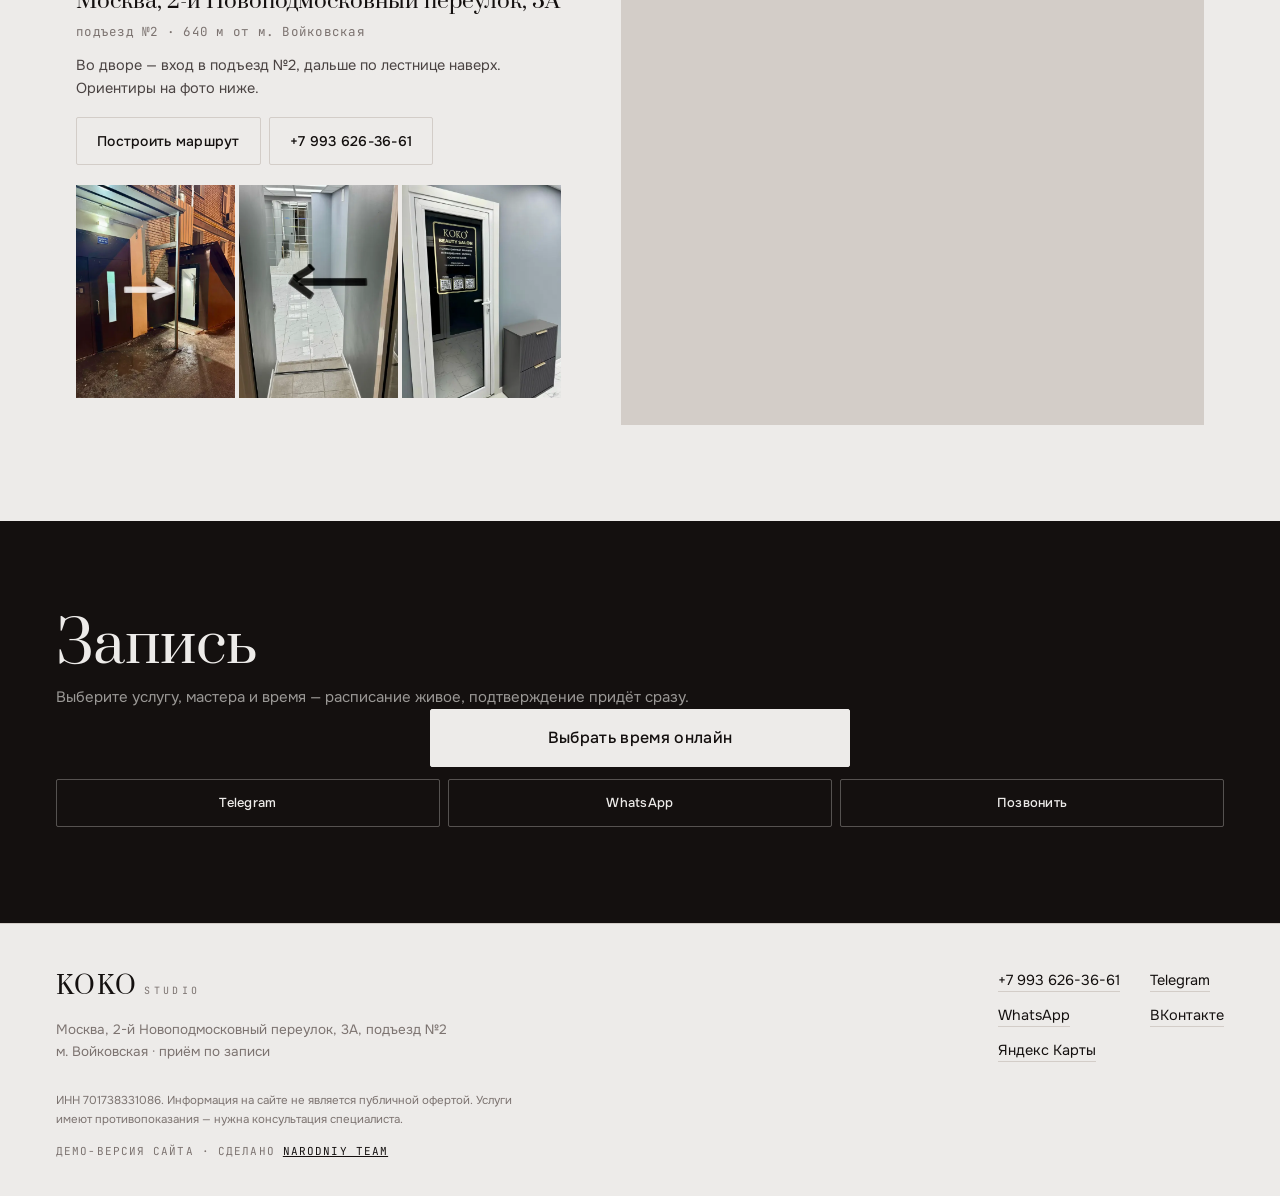
==== commit db2540f7: "Заменить фотографии на шкале 1D–5D точной схемой наращивания Фото в карточке студии не размечены по " ====
--- a/index.html
+++ b/index.html
@@ -39,15 +39,21 @@
   <p class="eyebrow">LED-наращивание ресниц · м.&nbsp;Войковская</p>
   <h1 class="hero__h1">Объём<br>выбираете<br><em>вы</em></h1>
   <p class="hero__lede">
-    1D — чтобы никто не понял. 5D — чтобы поняли все.
-    Подвиньте шкалу и посмотрите, как выглядит каждый объём на наших работах.
+    «D» — это сколько наращённых ресниц крепится на одну вашу.
+    1D — чтобы никто не понял, 5D — чтобы поняли все. Подвиньте шкалу.
   </p>
 
   <div class="scale" id="scale">
     <figure class="scale__stage">
-      <img id="scaleImg" src="assets/photo/gallery-33-1200.webp" alt="Наращивание ресниц, объём 3D — работа KOKO Studio" width="1200" height="1200" fetchpriority="high">
+      <svg id="scaleSvg" viewBox="0 46 400 300" role="img" aria-labelledby="scaleSvgTitle">
+        <title id="scaleSvgTitle">Схема наращивания: три наращённых ресницы на одну свою</title>
+      </svg>
       <figcaption class="scale__badge"><span id="scaleBadge">3D</span></figcaption>
     </figure>
+    <p class="scale__legend">
+      <b id="scaleRatio">1 своя ресница → 3 наращённых</b>
+      Схема, а не фотография. Живые работы студии — <a href="#works">в галерее ниже</a>.
+    </p>
 
     <div class="scale__control">
       <label class="scale__label" for="scaleRange">Объём наращивания</label>
@@ -241,7 +247,10 @@
       <button class="modal__x" id="modalX" aria-label="Закрыть">×</button>
     </div>
     <div class="modal__body" id="modalBody"></div>
-    <p class="modal__alt">Не грузится? <a href="https://n596014.yclients.com/company/563183/personal/select-services?o=" target="_blank" rel="noopener">Открыть в новой вкладке</a> или <a href="https://telegram.me/+79936263661" target="_blank" rel="noopener">написать в Telegram</a>.</p>
+    <div class="modal__alt">
+      <a class="btn btn--ghost" href="https://n596014.yclients.com/company/563183/personal/select-services?o=" target="_blank" rel="noopener">Открыть в отдельном окне</a>
+      <a class="btn btn--ghost" href="https://telegram.me/+79936263661" target="_blank" rel="noopener">Написать в Telegram</a>
+    </div>
   </div>
 </div>
 
@@ -249,7 +258,7 @@
 <div class="lb" id="lb" hidden>
   <button class="lb__x" id="lbX" aria-label="Закрыть">×</button>
   <button class="lb__nav lb__nav--prev" id="lbPrev" aria-label="Предыдущее фото">‹</button>
-  <img id="lbImg" src="" alt="">
+  <img id="lbImg" alt="">
   <button class="lb__nav lb__nav--next" id="lbNext" aria-label="Следующее фото">›</button>
 </div>
 
--- a/assets/css/style.css
+++ b/assets/css/style.css
@@ -120,14 +120,33 @@
 
 /* — сигнатурный элемент: шкала объёма — */
 .scale{margin-top:30px}
-.scale__stage{position:relative;margin:0;background:var(--ink);overflow:hidden;aspect-ratio:1/1}
-.scale__stage img{width:100%;height:100%;object-fit:cover;transition:opacity .22s ease}
-.scale__stage.is-swap img{opacity:0}
+/* сцена со схемой ресничного ряда */
+.scale__stage{
+  position:relative;margin:0;overflow:hidden;aspect-ratio:1/1;
+  background:
+    radial-gradient(120% 80% at 50% 96%, #F7EFEC 0%, #EFE7E4 42%, var(--paper) 100%);
+  border:1px solid var(--mist);
+}
+.scale__stage svg{width:100%;height:100%;display:block}
+.scale__stage .lid{fill:var(--ink);opacity:.9}
+.scale__stage .own{fill:var(--ink);opacity:.32}
+.scale__stage .ext{
+  fill:var(--ink);
+  transform-origin:center bottom;
+  animation:grow .5s cubic-bezier(.2,.85,.3,1) backwards;
+  animation-delay:calc(var(--i,0) * 5ms);
+}
+@keyframes grow{from{opacity:0;transform:scaleY(.55)}to{opacity:1;transform:none}}
 .scale__badge{
   position:absolute;left:0;bottom:0;
-  padding:9px 15px;background:var(--porcelain);
+  padding:9px 15px;background:var(--ink);color:var(--porcelain);
   font:500 13px/1 var(--f-mono);letter-spacing:.14em;
 }
+.scale__legend{
+  margin-top:12px;font-size:12.5px;line-height:1.5;color:var(--ink-45);
+}
+.scale__legend b{display:block;color:var(--ink);font:500 13px/1.4 var(--f-mono);letter-spacing:.01em;margin-bottom:3px}
+.scale__legend a{color:var(--ink)}
 
 .scale__control{margin-top:22px}
 .scale__label{display:block;font:500 11px/1 var(--f-mono);letter-spacing:.2em;text-transform:uppercase;color:var(--ink-45);margin-bottom:16px}
@@ -349,8 +368,12 @@
 .modal__x{font-size:30px;line-height:1;width:44px;height:44px}
 .modal__body{flex:1 1 auto;min-height:0;overflow:hidden;background:#1B1B1B}
 .modal__body iframe{width:100%;height:100%;border:0;display:block}
-.modal__alt{padding:12px var(--pad) calc(14px + env(safe-area-inset-bottom));font-size:12.5px;color:var(--ink-45);border-top:1px solid var(--mist)}
-.modal__alt a{color:var(--ink)}
+.modal__alt{
+  display:flex;gap:8px;
+  padding:10px var(--pad) calc(12px + env(safe-area-inset-bottom));
+  border-top:1px solid var(--mist);
+}
+.modal__alt .btn{flex:1;min-height:44px;padding:0 10px;font-size:13px}
 
 /* ─────────── просмотр фото ─────────── */
 .lb{position:fixed;inset:0;z-index:70;background:rgba(20,16,15,.95);display:grid;place-items:center}
